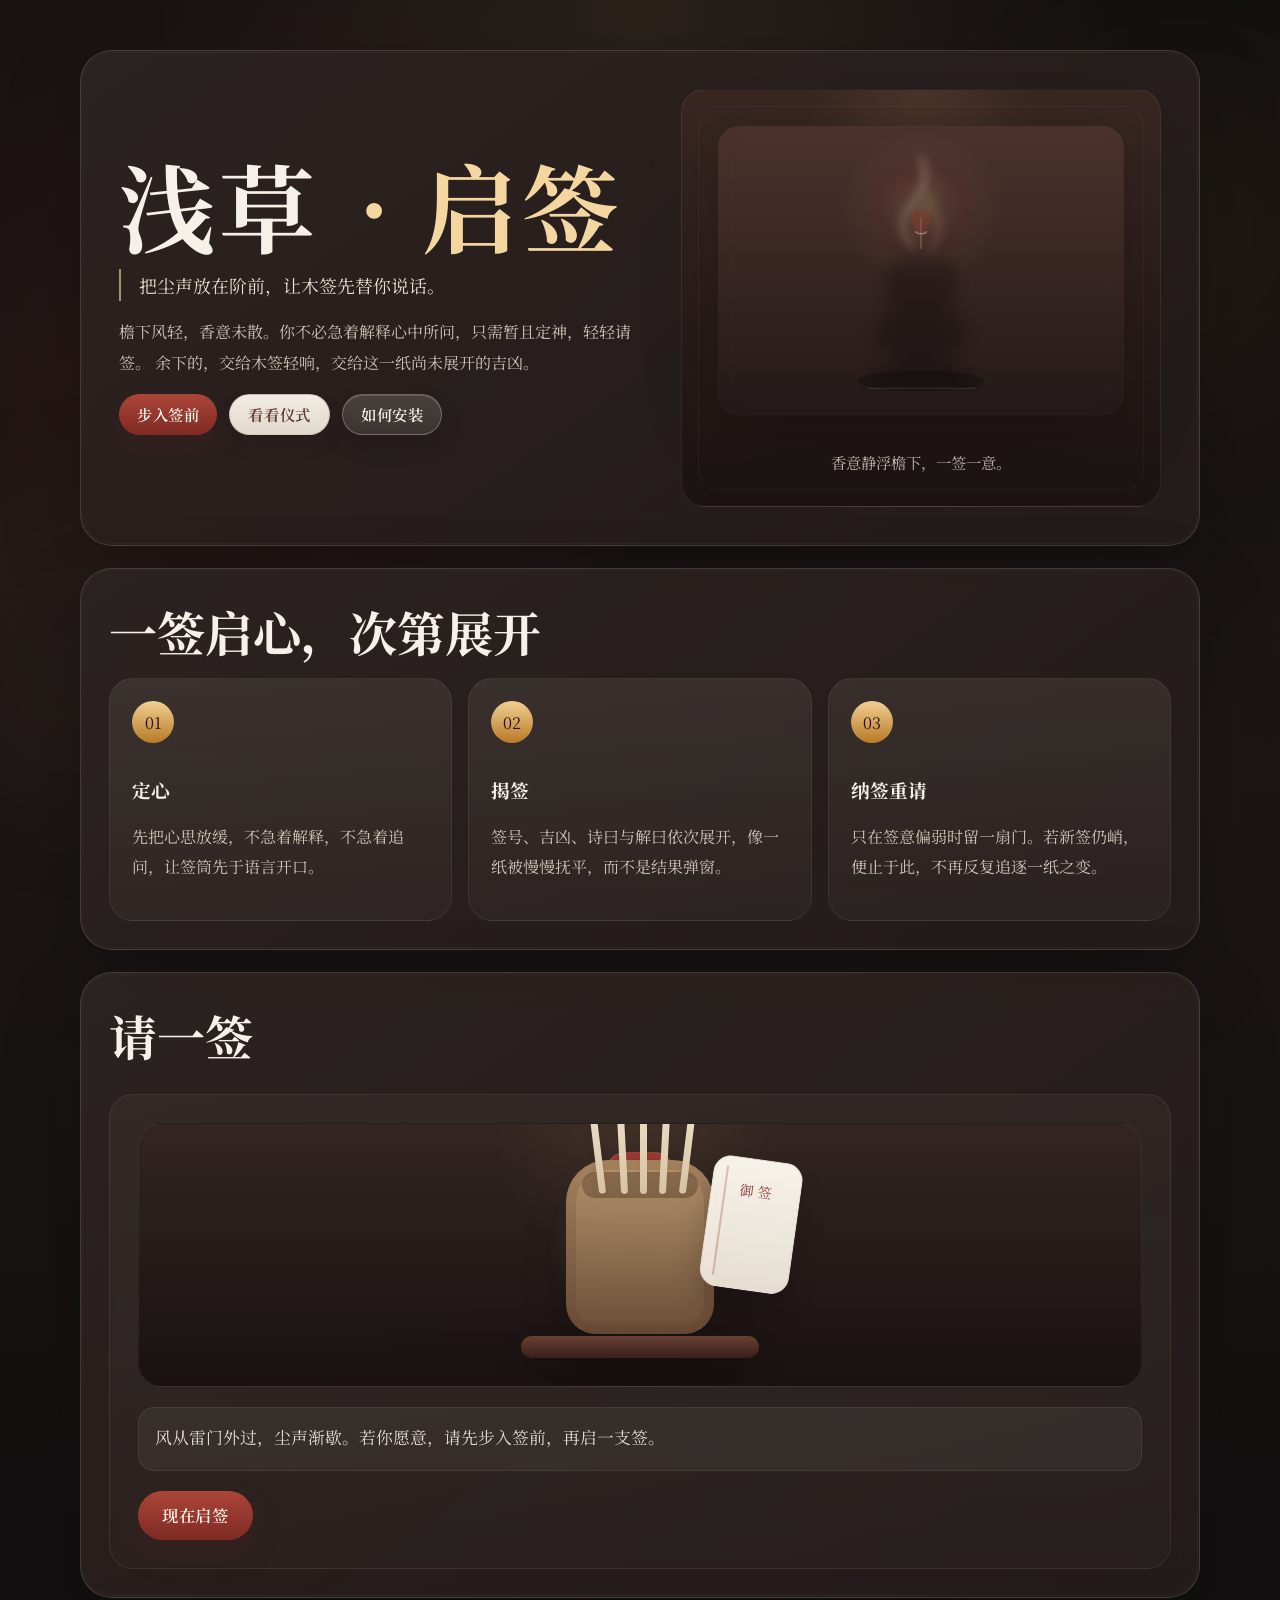
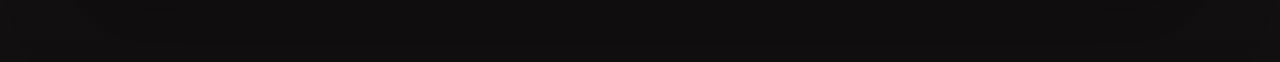
==== ios/AsakusaOmikuji/AsakusaOmikuji/WebAssets/app/index.html @ eb8ab94d "Refine hero incense artwork" ====
<!doctype html>
<html lang="zh-CN">
  <head>
    <meta charset="utf-8" />
    <meta
      name="viewport"
      content="width=device-width, initial-scale=1, viewport-fit=cover"
    />
    <meta name="theme-color" content="#7b261b" />
    <meta
      name="description"
      content="浅草·启签 app：以更有仪式感的移动端体验，请一支真实的浅草观音灵签。"
    />
    <meta name="mobile-web-app-capable" content="yes" />
    <meta name="apple-mobile-web-app-capable" content="yes" />
    <meta name="apple-mobile-web-app-title" content="浅草·启签" />
    <meta name="apple-mobile-web-app-status-bar-style" content="black-translucent" />
    <title>浅草·启签</title>
    <link rel="preconnect" href="https://fonts.googleapis.com" />
    <link rel="preconnect" href="https://fonts.gstatic.com" crossorigin />
    <link
      rel="stylesheet"
      href="https://fonts.googleapis.com/css2?family=Noto+Serif+SC:wght@400;500;600;700&display=swap"
    />
    <link rel="icon" href="./icon.svg" type="image/svg+xml" />
    <link rel="apple-touch-icon" href="./icons/apple-touch-icon-180.png" />
    <link rel="manifest" href="./manifest.webmanifest" />
    <link rel="stylesheet" href="./styles.css?v=20260418-heroA1" />
  </head>
  <body>
    <div class="page-glow page-glow-a"></div>
    <div class="page-glow page-glow-b"></div>

    <main class="app-shell">
      <section class="hero panel">
        <div class="hero-copy">
          <h1>
            浅草
            <span>· 启签</span>
          </h1>
          <blockquote>
            把尘声放在阶前，让木签先替你说话。
          </blockquote>
          <p class="hero-body">
            檐下风轻，香意未散。你不必急着解释心中所问，只需暂且定神，轻轻请签。
            余下的，交给木签轻响，交给这一纸尚未展开的吉凶。
          </p>
          <div class="hero-actions">
            <button class="button button-primary" id="start-ritual">
              步入签前
            </button>
            <button class="button button-secondary" id="scroll-overview">
              看看仪式
            </button>
            <button class="button button-ghost" id="install-app" hidden>
              安装到手机
            </button>
          </div>
          <p class="install-note hidden" id="install-hint"></p>
        </div>

        <div class="hero-scene" aria-hidden="true">
          <img
            class="hero-illustration"
            src="./art/hero-incense.svg?v=20260418-heroA1"
            alt=""
          />
          <div class="scene-caption">香意静浮檐下，一签一意。</div>
        </div>
      </section>

      <section class="overview panel" id="overview">
        <div class="overview-heading">
          <h2>一签启心，次第展开</h2>
        </div>
        <div class="overview-grid">
          <article class="overview-card">
            <span class="overview-step">01</span>
            <h3>定心</h3>
            <p>先把心思放缓，不急着解释，不急着追问，让签筒先于语言开口。</p>
          </article>
          <article class="overview-card">
            <span class="overview-step">02</span>
            <h3>揭签</h3>
            <p>签号、吉凶、诗曰与解曰依次展开，像一纸被慢慢抚平，而不是结果弹窗。</p>
          </article>
          <article class="overview-card">
            <span class="overview-step">03</span>
            <h3>纳签重请</h3>
            <p>只在签意偏弱时留一扇门。若新签仍峭，便止于此，不再反复追逐一纸之变。</p>
          </article>
        </div>
      </section>

      <section class="ritual panel ritual-panel" id="ritual-panel">
        <div class="panel-heading">
          <div>
            <h2 id="ritual-title">请一签</h2>
          </div>
          <button class="button button-ghost" id="reset-session" hidden>
            收起签纸
          </button>
        </div>

        <div class="ritual-stage" id="ritual-stage">
          <div class="ritual-machine" id="ritual-machine" aria-hidden="true">
            <div class="machine-aura"></div>
            <div class="machine-label">签筒</div>
            <div class="machine-vessel">
              <span class="machine-stick machine-stick-a"></span>
              <span class="machine-stick machine-stick-b"></span>
              <span class="machine-stick machine-stick-c"></span>
              <span class="machine-stick machine-stick-d"></span>
              <span class="machine-stick machine-stick-e"></span>
            </div>
            <div class="machine-slip-card">
              <span>御签</span>
            </div>
            <div class="machine-base"></div>
          </div>

          <div class="ritual-status" id="ritual-status">
            把指尖轻轻停在这里，等一支签从静里响出来。
          </div>

          <div class="ritual-actions" id="ritual-actions">
            <button class="button button-primary button-large" id="draw-button">
              现在启签
            </button>
          </div>
        </div>

        <section class="result hidden" id="result-card" aria-live="polite">
          <div class="result-topline" id="result-topline"></div>
          <div class="result-reveal" id="result-reveal"></div>
          <div class="fortune-chip" id="fortune-chip"></div>

          <section class="fortune-section">
            <h3>诗曰</h3>
            <p class="poem" id="fortune-poem"></p>
          </section>

          <section class="fortune-section">
            <h3>签意</h3>
            <p class="explain" id="fortune-summary"></p>
            <p class="explain explain-detail" id="fortune-explain"></p>
          </section>

          <section class="fortune-section">
            <h3>解曰</h3>
            <ul class="guidance-list" id="fortune-guidance"></ul>
          </section>

          <section class="ritual-note hidden" id="redraw-note">
            <h3>若你不欲留此签</h3>
            <p id="redraw-invitation"></p>
            <p id="redraw-ritual"></p>
            <p id="redraw-shift"></p>
          </section>

          <section class="ritual-note hidden" id="fate-shift-note">
            <h3>转势</h3>
            <p id="fate-shift-before"></p>
            <p id="fate-shift-after"></p>
          </section>

          <section class="ritual-stop hidden" id="stop-note">
            <p class="stop-label">今日宜止</p>
            <p>
              新签仍示峭意，今日的签话已经说尽。与其再追一纸之变，不如先把脚步放稳，把心火慢慢收低。
            </p>
          </section>

          <p class="result-closing" id="result-closing"></p>

          <div class="result-actions" id="result-actions"></div>
        </section>
      </section>
    </main>

    <dialog class="ritual-dialog" id="redraw-dialog">
      <form method="dialog" class="ritual-dialog-card">
        <h3>纳签重请</h3>
        <p>
          旧签若你不愿强留，便把它留在纸上，让那一段滞气止于此处。若你决定再启一回，新签将只照见从此刻起的路数。
        </p>
        <div class="dialog-actions">
          <button class="button button-secondary" value="cancel">再想想</button>
          <button class="button button-primary" id="confirm-redraw" value="default">
            销此旧签，再启新签
          </button>
        </div>
      </form>
    </dialog>

    <dialog class="ritual-dialog" id="install-dialog">
      <form method="dialog" class="ritual-dialog-card">
        <h3>添加到主屏幕</h3>
        <p class="dialog-copy" id="install-dialog-copy"></p>
        <ul class="dialog-list" id="install-dialog-steps"></ul>
        <div class="dialog-actions">
          <button class="button button-secondary" id="close-install-dialog" value="cancel">
            我知道了
          </button>
        </div>
      </form>
    </dialog>

    <template id="action-button-template">
      <button class="button"></button>
    </template>

    <script type="module" src="./app.js?v=20260416-2"></script>
  </body>
</html>
---- ios/AsakusaOmikuji/AsakusaOmikuji/WebAssets/app/styles.css ----
:root {
  --bg-ink: #141111;
  --bg-lacquer: #241b19;
  --bg-rust: #5b3029;
  --paper: #f6f1e8;
  --paper-deep: #e9dfcf;
  --gold: #b38b52;
  --vermilion: #a33d33;
  --vermilion-deep: #7e2a24;
  --wood: #8b6848;
  --sumi: #211816;
  --gold-soft: rgba(191, 138, 44, 0.22);
  --moss: #55674f;
  --ink: #251815;
  --ink-soft: rgba(37, 24, 21, 0.74);
  --line: rgba(255, 245, 227, 0.14);
  --shadow: 0 28px 80px rgba(0, 0, 0, 0.22);
  --radius-xl: 32px;
  --radius-lg: 24px;
  --radius-md: 18px;
  --ease-out: cubic-bezier(0.2, 0.8, 0.2, 1);
  font-family: "Noto Serif SC", "Songti SC", "STSong", "Iowan Old Style",
    "Palatino Linotype", "Book Antiqua", Baskerville, "Times New Roman", serif;
}

* {
  box-sizing: border-box;
}

html {
  scroll-behavior: smooth;
}

body {
  margin: 0;
  min-height: 100vh;
  color: var(--paper);
  background:
    radial-gradient(circle at top, rgba(179, 139, 82, 0.14), transparent 28%),
    radial-gradient(circle at 14% 22%, rgba(163, 61, 51, 0.12), transparent 30%),
    linear-gradient(180deg, #131011 0%, #1c1615 46%, #120f10 100%);
  overflow-x: hidden;
}

body::before {
  content: "";
  position: fixed;
  inset: 0;
  pointer-events: none;
  background-image:
    linear-gradient(115deg, rgba(255, 255, 255, 0.018), transparent 36%),
    linear-gradient(65deg, rgba(255, 255, 255, 0.012), transparent 28%),
    repeating-linear-gradient(
      90deg,
      rgba(255, 255, 255, 0.01),
      rgba(255, 255, 255, 0.01) 1px,
      transparent 1px,
      transparent 26px
    );
  mask-image: radial-gradient(circle at center, black, transparent 88%);
  opacity: 0.2;
}

.page-glow {
  position: fixed;
  border-radius: 999px;
  filter: blur(90px);
  opacity: 0.34;
  pointer-events: none;
}

.page-glow-a {
  width: 20rem;
  height: 20rem;
  top: 8%;
  right: -4rem;
  background: rgba(191, 138, 44, 0.2);
}

.page-glow-b {
  width: 18rem;
  height: 18rem;
  bottom: 12%;
  left: -4rem;
  background: rgba(104, 133, 88, 0.14);
}

.app-shell {
  position: relative;
  z-index: 1;
  width: min(1120px, calc(100% - 32px));
  margin: 0 auto;
  padding: 28px 0 64px;
}

.panel {
  position: relative;
  overflow: hidden;
  margin-top: 22px;
  border: 1px solid var(--line);
  border-radius: var(--radius-xl);
  background:
    linear-gradient(145deg, rgba(255, 245, 227, 0.05), rgba(255, 245, 227, 0.02)),
    rgba(32, 24, 23, 0.94);
  box-shadow: var(--shadow);
  backdrop-filter: blur(18px);
}

.panel::after {
  content: "";
  position: absolute;
  inset: 1px;
  border-radius: calc(var(--radius-xl) - 1px);
  pointer-events: none;
  border: 1px solid rgba(255, 255, 255, 0.03);
}

.hero {
  display: grid;
  gap: 32px;
  padding: 28px;
}

.eyebrow {
  margin: 0 0 14px;
  font-size: 0.78rem;
  letter-spacing: 0.22em;
  text-transform: uppercase;
  color: rgba(245, 236, 218, 0.58);
}

.hero h1 {
  margin: 0;
  font-size: clamp(3rem, 9vw, 6rem);
  line-height: 0.92;
  letter-spacing: 0.04em;
}

.hero h1 span {
  display: inline-block;
  margin-left: 0.12em;
  color: #f4d7a0;
}

blockquote {
  margin: 20px 0 0;
  padding-left: 18px;
  border-left: 2px solid rgba(244, 215, 160, 0.62);
  font-size: 1.12rem;
  line-height: 1.8;
  color: rgba(255, 242, 220, 0.92);
}

.hero-body,
.overview-card p {
  font-size: 1rem;
  line-height: 1.9;
  color: rgba(255, 243, 226, 0.78);
}

.install-note {
  margin: 12px 0 0;
  font-size: 0.94rem;
  line-height: 1.8;
  color: rgba(255, 243, 226, 0.7);
}

.hero-actions,
.ritual-actions,
.dialog-actions,
.result-actions {
  display: flex;
  flex-wrap: wrap;
  gap: 12px;
}

.button {
  appearance: none;
  border: 0;
  border-radius: 999px;
  padding: 12px 18px;
  font: inherit;
  font-size: 0.96rem;
  line-height: 1;
  font-weight: 600;
  letter-spacing: 0.04em;
  cursor: pointer;
  transition:
    transform 220ms var(--ease-out),
    box-shadow 220ms var(--ease-out),
    background-color 220ms var(--ease-out),
    color 220ms var(--ease-out),
    opacity 220ms var(--ease-out);
}

.button:focus-visible {
  outline: 2px solid rgba(244, 215, 160, 0.72);
  outline-offset: 2px;
}

.button:hover {
  transform: translateY(-1px);
}

.button:active {
  transform: translateY(0);
}

.button:disabled {
  cursor: wait;
  opacity: 0.65;
}

.button-primary {
  color: #fff7ec;
  background:
    linear-gradient(180deg, rgba(172, 69, 56, 1), rgba(126, 42, 36, 1));
  box-shadow: 0 14px 28px rgba(88, 32, 27, 0.26);
}

.button-secondary {
  color: #60362f;
  background:
    linear-gradient(180deg, rgba(246, 241, 232, 0.98), rgba(234, 225, 212, 0.96));
  border: 1px solid rgba(96, 54, 47, 0.18);
  box-shadow: 0 10px 22px rgba(23, 14, 13, 0.08);
}

.button-ghost {
  color: rgba(250, 244, 236, 0.98);
  background:
    linear-gradient(180deg, rgba(246, 241, 232, 0.16), rgba(246, 241, 232, 0.1));
  border: 1px solid rgba(246, 241, 232, 0.28);
  box-shadow:
    inset 0 1px 0 rgba(255, 255, 255, 0.14),
    0 10px 24px rgba(0, 0, 0, 0.12);
}

.panel-heading .button-ghost {
  color: #fff8f0;
  background:
    linear-gradient(180deg, rgba(246, 241, 232, 0.18), rgba(246, 241, 232, 0.12));
  border-color: rgba(246, 241, 232, 0.34);
}

.button-large {
  padding-inline: 24px;
  padding-block: 16px;
  font-size: 1.02rem;
}

.hero-scene {
  position: relative;
  min-height: 360px;
  padding: 28px 28px 30px;
  display: flex;
  flex-direction: column;
  align-items: center;
  justify-content: flex-end;
  border-radius: var(--radius-lg);
  background:
    radial-gradient(circle at top, rgba(179, 139, 82, 0.14), transparent 24%),
    linear-gradient(180deg, rgba(58, 39, 34, 0.96), rgba(27, 20, 19, 0.98));
  border: 1px solid rgba(255, 242, 220, 0.08);
}

.hero-illustration {
  position: relative;
  width: min(100%, 468px);
  height: auto;
  margin-top: auto;
  filter: drop-shadow(0 18px 36px rgba(0, 0, 0, 0.16));
}

.hero-scene::after {
  content: "";
  position: absolute;
  inset: 16px;
  border-radius: calc(var(--radius-lg) - 4px);
  border: 1px solid rgba(255, 255, 255, 0.035);
  pointer-events: none;
}

.scene-aura {
  position: absolute;
  top: 42px;
  width: 180px;
  height: 180px;
  border-radius: 999px;
  background: radial-gradient(circle, rgba(242, 218, 176, 0.3), transparent 70%);
  opacity: 0.64;
}

.scene-crest {
  position: absolute;
  top: 26px;
  width: 104px;
  height: 104px;
  border-radius: 50%;
  background:
    radial-gradient(circle at 50% 42%, rgba(244, 215, 160, 0.24), rgba(163, 61, 51, 0.16) 52%, transparent 72%);
  border: 1px solid rgba(255, 232, 214, 0.14);
  box-shadow:
    inset 0 1px 0 rgba(255, 255, 255, 0.08),
    0 18px 38px rgba(0, 0, 0, 0.14);
}

.scene-crest::before,
.scene-crest::after {
  content: "";
  position: absolute;
  left: 50%;
  transform: translateX(-50%);
}

.scene-crest::before {
  top: -30px;
  width: 1px;
  height: 30px;
  background: linear-gradient(180deg, rgba(244, 215, 160, 0.42), transparent);
}

.scene-crest::after {
  inset: 16px;
  border-radius: 50%;
  border: 1px solid rgba(244, 215, 160, 0.18);
  box-shadow: inset 0 0 0 10px rgba(255, 245, 227, 0.02);
  transform: none;
}

.scene-vessel {
  position: absolute;
  bottom: 84px;
  width: 156px;
  height: 194px;
  border-radius: 44px 44px 32px 32px;
  background:
    linear-gradient(180deg, rgba(183, 150, 109, 0.98), rgba(107, 78, 56, 0.98));
  box-shadow:
    inset 0 0 0 10px rgba(90, 54, 34, 0.18),
    0 24px 42px rgba(0, 0, 0, 0.2);
  z-index: 2;
}

.scene-vessel::before {
  content: "";
  position: absolute;
  inset: 12px 16px auto;
  height: 24px;
  border-radius: 999px;
  background: rgba(74, 49, 36, 0.38);
}

.scene-stick,
.machine-stick {
  position: absolute;
  bottom: 140px;
  width: 7px;
  height: 118px;
  border-radius: 999px;
  background: linear-gradient(180deg, #f4ead7, #d7c2a2);
  box-shadow: 0 6px 10px rgba(0, 0, 0, 0.08);
}

.scene-stick-a,
.machine-stick-a {
  left: 26px;
  transform: rotate(-7deg);
}

.scene-stick-b,
.machine-stick-b {
  left: 52px;
  transform: rotate(-3deg);
}

.scene-stick-c,
.machine-stick-c {
  left: 74px;
}

.scene-stick-d,
.machine-stick-d {
  left: 96px;
  transform: rotate(3deg);
}

.scene-stick-e,
.machine-stick-e {
  left: 120px;
  transform: rotate(7deg);
}

.scene-slip-paper {
  position: absolute;
  right: 92px;
  bottom: 118px;
  width: 96px;
  height: 136px;
  padding-top: 22px;
  border-radius: 18px;
  background:
    linear-gradient(180deg, rgba(250, 247, 239, 0.98), rgba(234, 226, 213, 0.98));
  border: 1px solid rgba(126, 42, 36, 0.12);
  box-shadow: 0 22px 36px rgba(0, 0, 0, 0.18);
  transform: rotate(8deg);
  color: #8f3c31;
  font-size: 0.92rem;
  letter-spacing: 0.26em;
  text-align: center;
  z-index: 1;
}

.scene-slip-paper::before,
.machine-slip-card::before {
  content: "";
  position: absolute;
  inset: 10px auto 10px 12px;
  width: 2px;
  border-radius: 999px;
  background: rgba(163, 61, 51, 0.3);
}

.scene-slip-paper span,
.machine-slip-card span {
  display: inline-block;
  transform: translateX(0.13em);
}

.scene-base {
  position: relative;
  width: 248px;
  height: 24px;
  border-radius: 999px;
  background: linear-gradient(180deg, #694033, #38201a);
  box-shadow: 0 18px 32px rgba(0, 0, 0, 0.18);
}

.scene-caption {
  position: relative;
  margin-top: 26px;
  font-size: 0.96rem;
  line-height: 1.8;
  color: rgba(255, 244, 230, 0.72);
}

.overview,
.ritual-panel {
  padding: 28px;
}

.overview-heading {
  margin-bottom: 12px;
}

.overview-grid {
  display: grid;
  gap: 16px;
}

.overview-card {
  padding: 22px;
  border-radius: var(--radius-lg);
  background:
    linear-gradient(180deg, rgba(255, 245, 227, 0.08), rgba(255, 245, 227, 0.03));
  border: 1px solid rgba(255, 245, 227, 0.07);
  transform: translateY(18px);
  opacity: 0;
  animation: rise-in 700ms var(--ease-out) forwards;
}

.overview-card:nth-child(2) {
  animation-delay: 120ms;
}

.overview-card:nth-child(3) {
  animation-delay: 220ms;
}

.overview-step {
  display: inline-flex;
  align-items: center;
  justify-content: center;
  width: 42px;
  height: 42px;
  border-radius: 999px;
  margin-bottom: 14px;
  color: #23110c;
  background: linear-gradient(180deg, #f2d093, #b87926);
}

.panel-heading {
  display: flex;
  align-items: start;
  justify-content: space-between;
  gap: 18px;
}

.panel-heading h2,
.overview-heading h2 {
  margin: 0;
  font-size: clamp(1.8rem, 4vw, 3rem);
}

.ritual-stage {
  display: grid;
  gap: 20px;
  margin-top: 24px;
  padding: 20px;
  border-radius: var(--radius-lg);
  background:
    linear-gradient(180deg, rgba(245, 236, 218, 0.045), rgba(245, 236, 218, 0.02));
  border: 1px solid rgba(245, 236, 218, 0.08);
}

.ritual-machine {
  position: relative;
  height: 264px;
  border-radius: var(--radius-lg);
  background:
    radial-gradient(circle at top, rgba(179, 139, 82, 0.12), transparent 26%),
    linear-gradient(180deg, rgba(51, 37, 34, 0.96), rgba(24, 18, 17, 0.98));
  overflow: hidden;
  border: 1px solid rgba(245, 236, 218, 0.06);
}

.machine-aura,
.machine-label,
.machine-vessel,
.machine-slip-card,
.machine-base {
  position: absolute;
  left: 50%;
  transform: translateX(-50%);
}

.machine-aura {
  top: 34px;
  width: 180px;
  height: 180px;
  border-radius: 999px;
  background: radial-gradient(circle, rgba(242, 218, 176, 0.22), transparent 72%);
}

.machine-label {
  top: 28px;
  padding: 8px 16px;
  border-radius: 999px;
  background:
    linear-gradient(180deg, rgba(163, 61, 51, 0.94), rgba(126, 42, 36, 0.98));
  border: 1px solid rgba(255, 232, 214, 0.16);
  font-size: 0.8rem;
  letter-spacing: 0.28em;
  color: rgba(252, 244, 233, 0.96);
  box-shadow: 0 14px 24px rgba(0, 0, 0, 0.12);
}

.machine-vessel {
  bottom: 52px;
  width: 148px;
  height: 174px;
  border-radius: 42px 42px 30px 30px;
  background:
    linear-gradient(180deg, rgba(183, 150, 109, 0.98), rgba(107, 78, 56, 0.98));
  box-shadow:
    inset 0 0 0 10px rgba(90, 54, 34, 0.18),
    0 28px 44px rgba(0, 0, 0, 0.2);
  transform-origin: center bottom;
}

.machine-vessel::before {
  content: "";
  position: absolute;
  inset: 12px 16px auto;
  height: 26px;
  border-radius: 999px;
  background: rgba(74, 49, 36, 0.38);
}

.machine-slip-card {
  bottom: 96px;
  margin-left: 102px;
  width: 90px;
  height: 132px;
  padding-top: 21px;
  border-radius: 18px;
  background:
    linear-gradient(180deg, rgba(250, 247, 239, 0.98), rgba(234, 226, 213, 0.98));
  border: 1px solid rgba(126, 42, 36, 0.12);
  box-shadow: 0 18px 28px rgba(0, 0, 0, 0.18);
  color: #8f3c31;
  font-size: 0.88rem;
  letter-spacing: 0.26em;
  text-align: center;
  transform: translateX(-50%) rotate(8deg);
  transform-origin: center bottom;
}

.machine-base {
  bottom: 28px;
  width: 238px;
  height: 22px;
  border-radius: 999px;
  background: linear-gradient(180deg, #694033, #38201a);
  box-shadow: 0 18px 30px rgba(0, 0, 0, 0.18);
}

.ritual-machine.is-drawing .machine-vessel {
  animation: vessel-sway 1100ms var(--ease-out);
}

.ritual-machine.is-drawing .machine-slip-card {
  animation: slip-lift 1100ms var(--ease-out);
}

.ritual-machine.is-drawing .machine-stick {
  animation: stick-shiver 1100ms var(--ease-out);
}

.ritual-status {
  min-height: 64px;
  padding: 14px 16px;
  border-radius: 16px;
  background: rgba(246, 241, 232, 0.05);
  border: 1px solid rgba(246, 241, 232, 0.08);
  font-size: 1.05rem;
  line-height: 1.8;
  color: rgba(255, 247, 238, 0.88);
}

.result {
  position: relative;
  margin-top: 26px;
  padding: 28px 24px 26px;
  border-radius: calc(var(--radius-lg) + 6px);
  background:
    linear-gradient(180deg, rgba(248, 243, 235, 0.99), rgba(237, 229, 216, 0.99));
  border: 1px solid rgba(104, 72, 60, 0.12);
  color: var(--ink);
  box-shadow: 0 28px 54px rgba(0, 0, 0, 0.18);
  transform: translateY(28px);
  opacity: 0;
  isolation: isolate;
}

.result.is-visible {
  animation: result-in 900ms var(--ease-out) forwards;
}

.result::before {
  content: "";
  position: absolute;
  inset: 12px;
  border-radius: calc(var(--radius-lg) - 2px);
  border: 1px solid rgba(120, 90, 72, 0.08);
  pointer-events: none;
}

.result::after {
  content: "";
  position: absolute;
  top: 22px;
  right: 24px;
  width: 38px;
  height: 38px;
  border-radius: 999px;
  background: radial-gradient(circle, rgba(163, 61, 51, 0.22), rgba(163, 61, 51, 0.05));
  pointer-events: none;
}

.hidden {
  display: none !important;
}

.result-topline {
  font-size: 1rem;
  line-height: 1.9;
  color: #5a443c;
}

.result-reveal {
  margin-top: 12px;
  font-size: clamp(1.7rem, 5vw, 2.7rem);
  line-height: 1.2;
  color: #201310;
}

.fortune-chip {
  display: inline-flex;
  align-items: center;
  margin-top: 18px;
  padding: 8px 14px;
  border-radius: 999px;
  background: rgba(82, 52, 44, 0.08);
  color: rgba(37, 24, 21, 0.9);
  font-weight: 600;
}

.fortune-chip[data-bucket="upper"] {
  background: rgba(163, 61, 51, 0.12);
  color: #8a3128;
}

.fortune-chip[data-bucket="middle"] {
  background: rgba(85, 103, 79, 0.15);
  color: #41513d;
}

.fortune-chip[data-bucket="lower"] {
  background: rgba(123, 38, 27, 0.12);
  color: #6a2218;
}

.fortune-section {
  margin-top: 24px;
}

.fortune-section h3,
.ritual-note h3 {
  margin: 0 0 10px;
  font-size: 1rem;
  letter-spacing: 0.14em;
  color: #8a3128;
}

.poem {
  margin: 0;
  padding: 18px 18px 18px 20px;
  border-radius: 18px;
  border-left: 3px solid rgba(163, 61, 51, 0.56);
  background: rgba(255, 255, 255, 0.5);
  white-space: pre-line;
  font-size: 1.28rem;
  line-height: 1.92;
  color: #1f130f;
}

.explain {
  margin: 0;
  color: #43312c;
}

.explain-detail {
  margin-top: 12px;
  padding: 16px 18px;
  border-radius: 16px;
  background: rgba(255, 255, 255, 0.42);
}

.guidance-list {
  list-style: none;
  margin: 0;
  padding: 0;
  display: grid;
  gap: 10px;
}

.guidance-list li {
  padding: 14px 14px 14px 16px;
  border-left: 3px solid rgba(163, 61, 51, 0.36);
  border-radius: 0 14px 14px 0;
  background: rgba(255, 255, 255, 0.48);
  color: #3d2b25;
  line-height: 1.75;
}

.ritual-note,
.ritual-stop {
  margin-top: 22px;
  padding: 18px;
  border-radius: var(--radius-md);
  background:
    linear-gradient(180deg, rgba(123, 38, 27, 0.08), rgba(123, 38, 27, 0.03));
  border: 1px solid rgba(123, 38, 27, 0.14);
}

.ritual-stop {
  background:
    linear-gradient(180deg, rgba(37, 24, 21, 0.08), rgba(37, 24, 21, 0.03));
  border-color: rgba(37, 24, 21, 0.12);
}

.ritual-note p,
.ritual-stop p {
  color: #46332d;
}

.stop-label {
  margin: 0 0 10px;
  font-size: 0.86rem;
  letter-spacing: 0.22em;
  text-transform: uppercase;
  color: rgba(37, 24, 21, 0.5);
}

.result-closing {
  margin: 24px 0 0;
  font-size: 1.04rem;
  line-height: 1.9;
  color: #40302b;
}

.result-actions {
  margin-top: 20px;
}

.ritual-dialog {
  width: min(92vw, 520px);
  padding: 0;
  border: 0;
  border-radius: var(--radius-xl);
  background: transparent;
}

.ritual-dialog::backdrop {
  background: rgba(17, 9, 8, 0.72);
  backdrop-filter: blur(10px);
}

.ritual-dialog-card {
  padding: 26px;
  border-radius: var(--radius-xl);
  background:
    linear-gradient(180deg, rgba(246, 239, 225, 0.98), rgba(232, 218, 193, 0.96));
  color: var(--ink);
  box-shadow: 0 32px 90px rgba(0, 0, 0, 0.32);
}

.ritual-dialog-card h3 {
  margin: 0;
  font-size: 2rem;
}

.ritual-dialog-card p {
  line-height: 1.92;
  color: rgba(37, 24, 21, 0.76);
}

.dialog-copy {
  margin-bottom: 10px;
}

.dialog-list {
  margin: 0;
  padding-left: 20px;
  color: rgba(37, 24, 21, 0.82);
  line-height: 1.9;
}

.dialog-list li + li {
  margin-top: 8px;
}

@keyframes drift {
  from {
    transform: translateY(0) scale(1);
    opacity: 0.5;
  }
  to {
    transform: translateY(-12px) scale(1.08);
    opacity: 0.14;
  }
}

@keyframes vessel-sway {
  0%,
  100% {
    transform: translateX(-50%) rotate(0deg);
  }
  15% {
    transform: translateX(-50%) rotate(-6deg);
  }
  35% {
    transform: translateX(-50%) rotate(8deg);
  }
  60% {
    transform: translateX(-50%) rotate(-5deg);
  }
  82% {
    transform: translateX(-50%) rotate(4deg);
  }
}

@keyframes slip-lift {
  0%,
  100% {
    transform: translateX(-50%) rotate(8deg) translateY(0);
  }
  50% {
    transform: translateX(-50%) rotate(6deg) translateY(-16px);
  }
}

@keyframes stick-shiver {
  0%,
  100% {
    margin-bottom: 0;
  }
  50% {
    margin-bottom: 10px;
  }
}

@keyframes result-in {
  from {
    opacity: 0;
    transform: translateY(28px);
  }
  to {
    opacity: 1;
    transform: translateY(0);
  }
}

@keyframes rise-in {
  from {
    opacity: 0;
    transform: translateY(18px);
  }
  to {
    opacity: 1;
    transform: translateY(0);
  }
}

@media (min-width: 900px) {
  .hero {
    grid-template-columns: minmax(0, 1.05fr) minmax(360px, 0.95fr);
    align-items: center;
    padding: 38px;
  }

  .overview-grid {
    grid-template-columns: repeat(3, minmax(0, 1fr));
  }

  .ritual-stage {
    padding: 28px;
  }
}

@media (max-width: 640px) {
  .app-shell {
    width: min(100% - 20px, 1000px);
    padding-top: 14px;
  }

  .panel,
  .hero-scene,
  .ritual-stage,
  .result,
  .ritual-dialog-card {
    border-radius: 24px;
  }

  .hero,
  .overview,
  .ritual-panel {
    padding: 20px;
  }

  .scene-slip-paper {
    right: 36px;
    bottom: 112px;
  }

  .machine-slip-card {
    margin-left: 88px;
  }

  .hero-body,
  .overview-card p,
  .result-topline,
  .result-closing,
  .ritual-status {
    font-size: 0.96rem;
  }

  .poem {
    font-size: 1.12rem;
  }
}
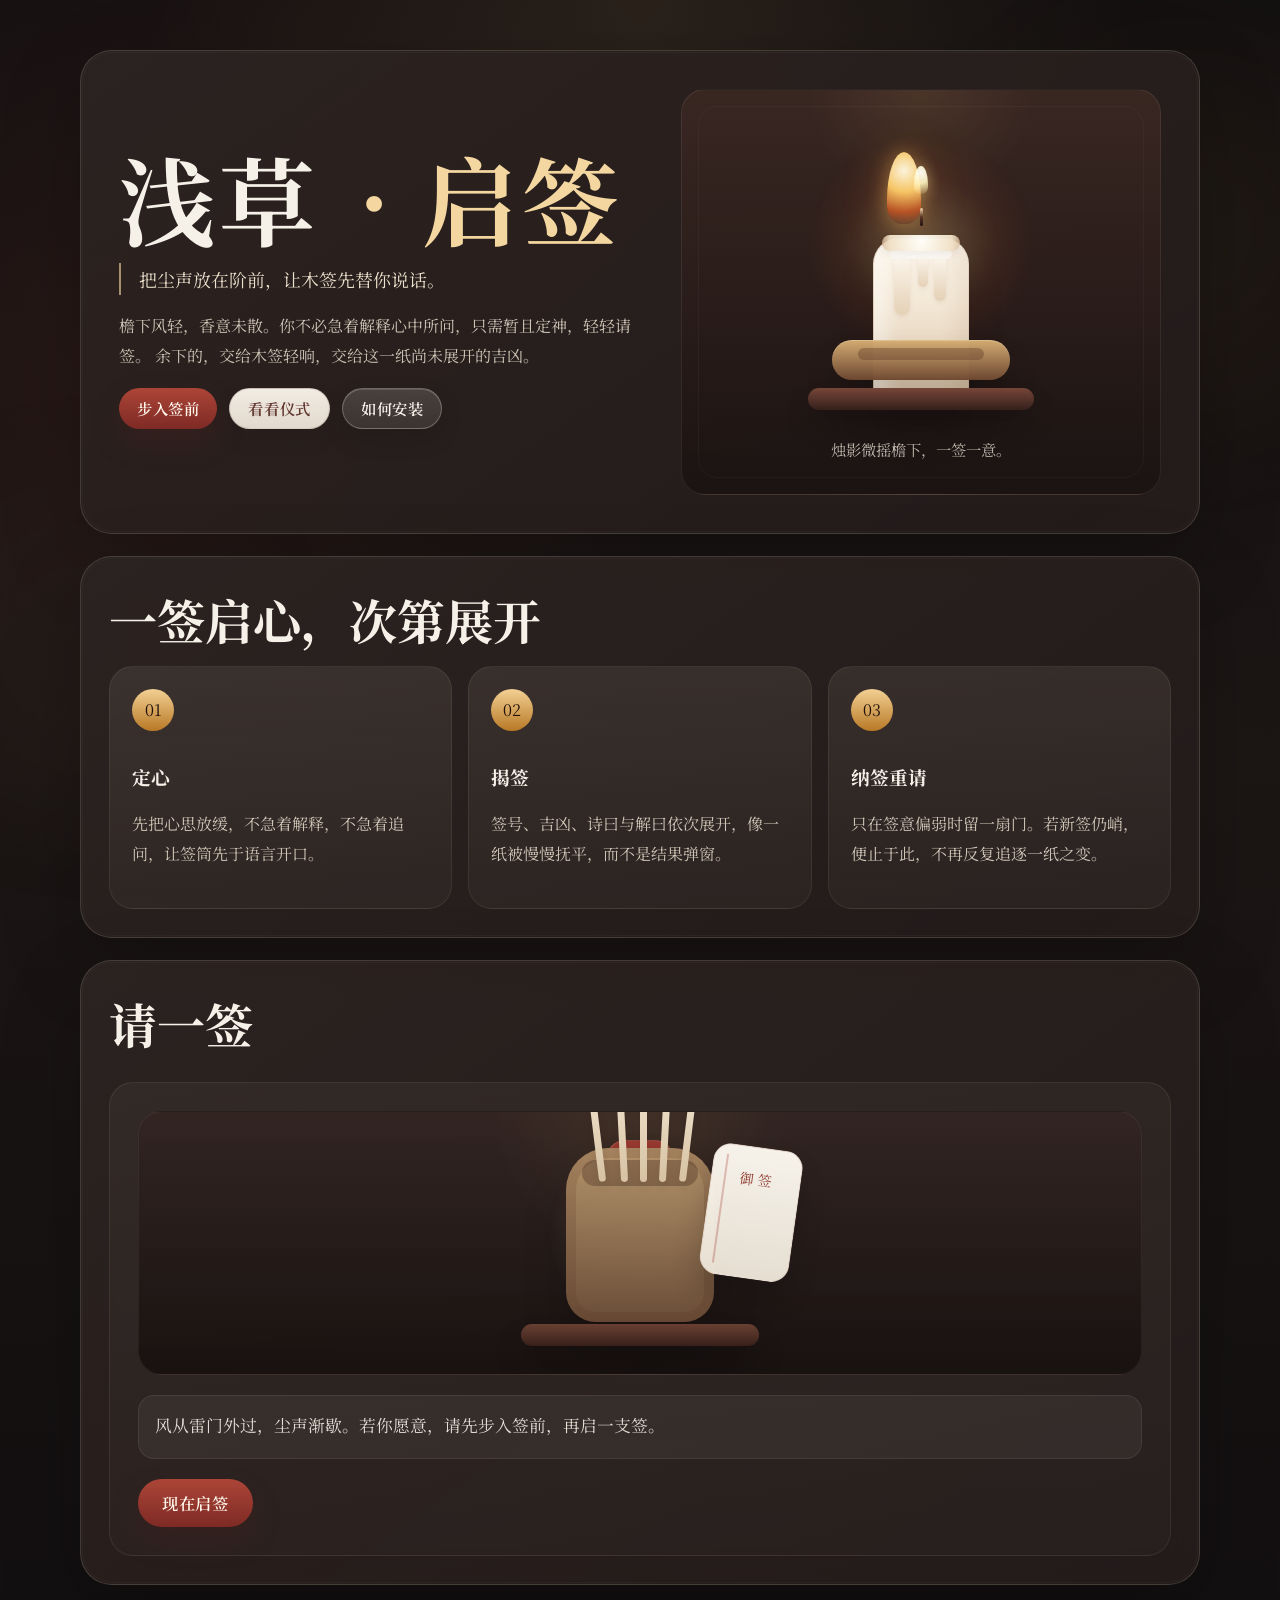
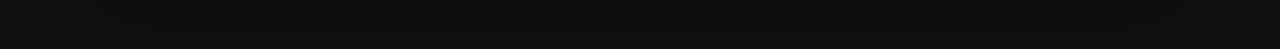
==== commit 303c5306: "Animate hero candle artwork" ====
--- a/ios/AsakusaOmikuji/AsakusaOmikuji/WebAssets/app/index.html
+++ b/ios/AsakusaOmikuji/AsakusaOmikuji/WebAssets/app/index.html
@@ -25,7 +25,7 @@
     <link rel="icon" href="./icon.svg" type="image/svg+xml" />
     <link rel="apple-touch-icon" href="./icons/apple-touch-icon-180.png" />
     <link rel="manifest" href="./manifest.webmanifest" />
-    <link rel="stylesheet" href="./styles.css?v=20260418-heroA1" />
+    <link rel="stylesheet" href="./styles.css?v=20260418-candle1" />
   </head>
   <body>
     <div class="page-glow page-glow-a"></div>
@@ -60,12 +60,22 @@
         </div>
 
         <div class="hero-scene" aria-hidden="true">
-          <img
-            class="hero-illustration"
-            src="./art/hero-incense.svg?v=20260418-heroA1"
-            alt=""
-          />
-          <div class="scene-caption">香意静浮檐下，一签一意。</div>
+          <div class="hero-candle">
+            <div class="candle-aura"></div>
+            <div class="candle-flame">
+              <span class="candle-flame-outer"></span>
+              <span class="candle-flame-inner"></span>
+            </div>
+            <div class="candle-wick"></div>
+            <div class="candle-body">
+              <span class="candle-wax candle-wax-a"></span>
+              <span class="candle-wax candle-wax-b"></span>
+              <span class="candle-wax candle-wax-c"></span>
+            </div>
+            <div class="candle-holder"></div>
+            <div class="candle-base"></div>
+          </div>
+          <div class="scene-caption">烛影微摇檐下，一签一意。</div>
         </div>
       </section>
 
--- a/ios/AsakusaOmikuji/AsakusaOmikuji/WebAssets/app/styles.css
+++ b/ios/AsakusaOmikuji/AsakusaOmikuji/WebAssets/app/styles.css
@@ -264,12 +264,174 @@
   border: 1px solid rgba(255, 242, 220, 0.08);
 }
 
-.hero-illustration {
+.hero-candle {
   position: relative;
-  width: min(100%, 468px);
-  height: auto;
+  width: 280px;
+  height: 292px;
   margin-top: auto;
-  filter: drop-shadow(0 18px 36px rgba(0, 0, 0, 0.16));
+  display: flex;
+  align-items: flex-end;
+  justify-content: center;
+}
+
+.candle-aura {
+  position: absolute;
+  top: 18px;
+  width: 220px;
+  height: 220px;
+  border-radius: 999px;
+  background:
+    radial-gradient(circle, rgba(244, 205, 133, 0.36), rgba(178, 82, 49, 0.12) 48%, transparent 72%);
+  filter: blur(6px);
+  opacity: 0.9;
+}
+
+.candle-flame {
+  position: absolute;
+  top: 34px;
+  width: 34px;
+  height: 72px;
+  transform-origin: center bottom;
+  animation: candle-flicker 3.2s ease-in-out infinite;
+}
+
+.candle-flame-outer,
+.candle-flame-inner {
+  position: absolute;
+  left: 50%;
+  transform: translateX(-50%);
+  border-radius: 60% 60% 52% 52% / 78% 78% 30% 30%;
+}
+
+.candle-flame-outer {
+  inset: 0;
+  background:
+    radial-gradient(circle at 50% 26%, rgba(255, 248, 224, 0.98), rgba(255, 204, 103, 0.95) 38%, rgba(201, 87, 36, 0.84) 74%, rgba(201, 87, 36, 0) 100%);
+  box-shadow:
+    0 0 20px rgba(255, 196, 92, 0.44),
+    0 0 46px rgba(217, 111, 47, 0.26);
+}
+
+.candle-flame-inner {
+  top: 14px;
+  width: 14px;
+  height: 28px;
+  background:
+    radial-gradient(circle at 50% 24%, rgba(255, 255, 249, 0.96), rgba(255, 243, 191, 0.9) 48%, rgba(255, 210, 112, 0.18) 100%);
+  box-shadow: 0 0 14px rgba(255, 232, 164, 0.36);
+  animation: candle-core 2.6s ease-in-out infinite;
+}
+
+.candle-wick {
+  position: absolute;
+  top: 90px;
+  width: 3px;
+  height: 18px;
+  border-radius: 999px;
+  background: linear-gradient(180deg, #f3d3a8, #5b3424 50%, #221311 100%);
+  z-index: 2;
+}
+
+.candle-body {
+  position: relative;
+  width: 96px;
+  height: 172px;
+  border-radius: 26px 26px 16px 16px;
+  background:
+    linear-gradient(180deg, rgba(255, 248, 238, 0.98), rgba(247, 236, 218, 0.98) 38%, rgba(223, 200, 170, 0.96) 100%);
+  border: 1px solid rgba(138, 98, 76, 0.18);
+  box-shadow:
+    inset -12px 0 18px rgba(173, 132, 97, 0.12),
+    inset 14px 0 16px rgba(255, 255, 255, 0.42),
+    0 22px 36px rgba(0, 0, 0, 0.14);
+}
+
+.candle-body::before {
+  content: "";
+  position: absolute;
+  inset: 10px 16px auto;
+  height: 10px;
+  border-radius: 999px;
+  background: rgba(255, 255, 255, 0.56);
+  filter: blur(0.4px);
+}
+
+.candle-body::after {
+  content: "";
+  position: absolute;
+  top: -4px;
+  left: 8px;
+  right: 8px;
+  height: 16px;
+  border-radius: 999px;
+  background:
+    radial-gradient(circle at 50% 40%, rgba(255, 254, 248, 0.98), rgba(240, 224, 197, 0.96) 78%, rgba(210, 180, 145, 0.7));
+  box-shadow: 0 4px 8px rgba(0, 0, 0, 0.06);
+}
+
+.candle-wax {
+  position: absolute;
+  top: 18px;
+  border-radius: 999px;
+  background:
+    linear-gradient(180deg, rgba(251, 245, 235, 0.98), rgba(228, 208, 181, 0.98));
+  box-shadow:
+    inset 0 1px 0 rgba(255, 255, 255, 0.46),
+    0 2px 4px rgba(96, 63, 44, 0.08);
+  transform-origin: top center;
+}
+
+.candle-wax-a {
+  left: 20px;
+  width: 16px;
+  height: 58px;
+  animation: wax-fall-a 14s ease-in-out infinite;
+}
+
+.candle-wax-b {
+  right: 22px;
+  width: 12px;
+  height: 44px;
+  animation: wax-fall-b 17s ease-in-out infinite;
+}
+
+.candle-wax-c {
+  left: 44px;
+  width: 10px;
+  height: 30px;
+  animation: wax-fall-c 20s ease-in-out infinite;
+}
+
+.candle-holder {
+  position: absolute;
+  bottom: 30px;
+  width: 178px;
+  height: 40px;
+  border-radius: 999px;
+  background:
+    linear-gradient(180deg, rgba(214, 174, 116, 0.98), rgba(110, 72, 48, 0.98));
+  box-shadow:
+    inset 0 1px 0 rgba(255, 244, 225, 0.24),
+    0 18px 30px rgba(0, 0, 0, 0.16);
+}
+
+.candle-holder::before {
+  content: "";
+  position: absolute;
+  inset: 8px 26px auto;
+  height: 12px;
+  border-radius: 999px;
+  background: rgba(82, 49, 33, 0.34);
+}
+
+.candle-base {
+  position: absolute;
+  bottom: 0;
+  width: 226px;
+  height: 22px;
+  border-radius: 999px;
+  background: linear-gradient(180deg, #764638, #35201b);
+  box-shadow: 0 16px 26px rgba(0, 0, 0, 0.18);
 }
 
 .hero-scene::after {
@@ -442,6 +604,89 @@
   font-size: 0.96rem;
   line-height: 1.8;
   color: rgba(255, 244, 230, 0.72);
+}
+
+@keyframes candle-flicker {
+  0%,
+  100% {
+    transform: translateX(0) rotate(-2deg) scaleY(1);
+    opacity: 0.96;
+  }
+  22% {
+    transform: translateX(-1px) rotate(1.4deg) scaleY(1.06);
+    opacity: 1;
+  }
+  48% {
+    transform: translateX(1px) rotate(-1.2deg) scaleY(0.96);
+    opacity: 0.92;
+  }
+  72% {
+    transform: translateX(-1px) rotate(2deg) scaleY(1.03);
+    opacity: 0.98;
+  }
+}
+
+@keyframes candle-core {
+  0%,
+  100% {
+    transform: translateX(-50%) scale(1);
+    opacity: 0.9;
+  }
+  50% {
+    transform: translateX(-50%) scale(0.88, 1.08);
+    opacity: 1;
+  }
+}
+
+@keyframes wax-fall-a {
+  0%,
+  12%,
+  100% {
+    height: 58px;
+    transform: translateY(0);
+  }
+  45% {
+    height: 76px;
+    transform: translateY(4px);
+  }
+  68% {
+    height: 84px;
+    transform: translateY(7px);
+  }
+}
+
+@keyframes wax-fall-b {
+  0%,
+  18%,
+  100% {
+    height: 44px;
+    transform: translateY(0);
+  }
+  52% {
+    height: 58px;
+    transform: translateY(5px);
+  }
+  76% {
+    height: 66px;
+    transform: translateY(9px);
+  }
+}
+
+@keyframes wax-fall-c {
+  0%,
+  24%,
+  100% {
+    height: 30px;
+    transform: translateY(0);
+  }
+  60% {
+    height: 40px;
+    transform: translateY(4px);
+  }
+  82% {
+    height: 48px;
+    transform: translateY(8px);
+  }
 }
 
 .overview,
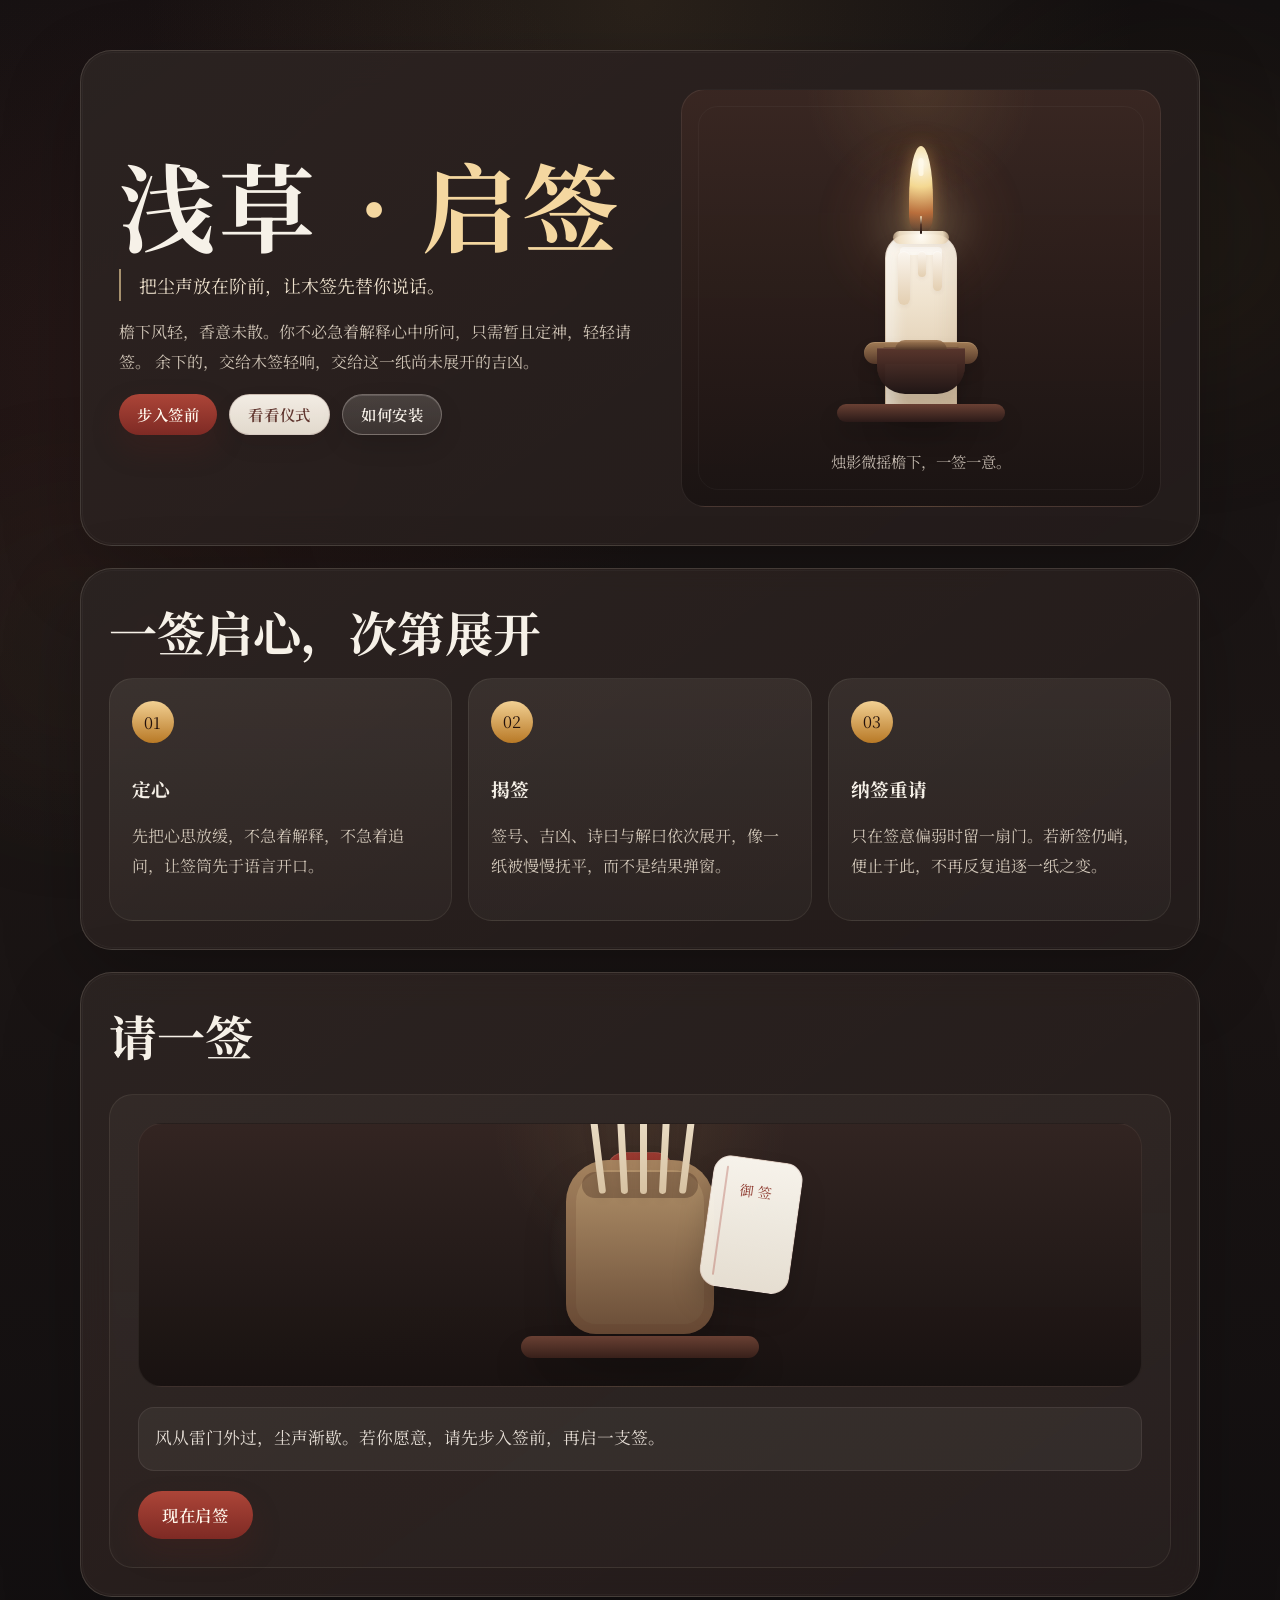
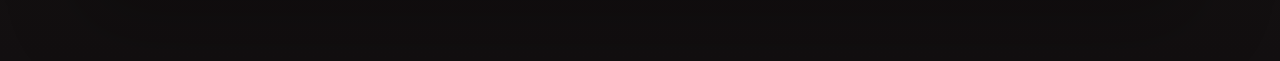
==== commit 3ceb8479: "Refine hero candle style" ====
--- a/ios/AsakusaOmikuji/AsakusaOmikuji/WebAssets/app/index.html
+++ b/ios/AsakusaOmikuji/AsakusaOmikuji/WebAssets/app/index.html
@@ -25,7 +25,7 @@
     <link rel="icon" href="./icon.svg" type="image/svg+xml" />
     <link rel="apple-touch-icon" href="./icons/apple-touch-icon-180.png" />
     <link rel="manifest" href="./manifest.webmanifest" />
-    <link rel="stylesheet" href="./styles.css?v=20260418-candle1" />
+    <link rel="stylesheet" href="./styles.css?v=20260418-candle2" />
   </head>
   <body>
     <div class="page-glow page-glow-a"></div>
@@ -62,16 +62,14 @@
         <div class="hero-scene" aria-hidden="true">
           <div class="hero-candle">
             <div class="candle-aura"></div>
-            <div class="candle-flame">
-              <span class="candle-flame-outer"></span>
-              <span class="candle-flame-inner"></span>
-            </div>
+            <div class="candle-flame"></div>
             <div class="candle-wick"></div>
             <div class="candle-body">
               <span class="candle-wax candle-wax-a"></span>
               <span class="candle-wax candle-wax-b"></span>
               <span class="candle-wax candle-wax-c"></span>
             </div>
+            <div class="candle-dish"></div>
             <div class="candle-holder"></div>
             <div class="candle-base"></div>
           </div>
--- a/ios/AsakusaOmikuji/AsakusaOmikuji/WebAssets/app/styles.css
+++ b/ios/AsakusaOmikuji/AsakusaOmikuji/WebAssets/app/styles.css
@@ -266,8 +266,8 @@
 
 .hero-candle {
   position: relative;
-  width: 280px;
-  height: 292px;
+  width: 248px;
+  height: 304px;
   margin-top: auto;
   display: flex;
   align-items: flex-end;
@@ -276,162 +276,179 @@
 
 .candle-aura {
   position: absolute;
-  top: 18px;
-  width: 220px;
-  height: 220px;
-  border-radius: 999px;
-  background:
-    radial-gradient(circle, rgba(244, 205, 133, 0.36), rgba(178, 82, 49, 0.12) 48%, transparent 72%);
-  filter: blur(6px);
-  opacity: 0.9;
+  top: 8px;
+  width: 196px;
+  height: 196px;
+  border-radius: 999px;
+  background:
+    radial-gradient(circle, rgba(246, 218, 164, 0.28), rgba(164, 88, 56, 0.08) 44%, transparent 74%);
+  filter: blur(10px);
+  opacity: 0.84;
 }
 
 .candle-flame {
   position: absolute;
-  top: 34px;
-  width: 34px;
-  height: 72px;
+  top: 28px;
+  width: 24px;
+  height: 86px;
   transform-origin: center bottom;
-  animation: candle-flicker 3.2s ease-in-out infinite;
-}
-
-.candle-flame-outer,
-.candle-flame-inner {
+  border-radius: 68% 68% 46% 46% / 84% 84% 24% 24%;
+  background:
+    radial-gradient(circle at 50% 20%, rgba(255, 251, 238, 0.98), rgba(251, 223, 150, 0.96) 34%, rgba(220, 125, 62, 0.74) 72%, rgba(220, 125, 62, 0) 100%);
+  box-shadow:
+    0 0 16px rgba(255, 197, 103, 0.34),
+    0 0 34px rgba(187, 99, 52, 0.16);
+  animation: candle-flicker 3.8s ease-in-out infinite;
+}
+
+.candle-flame::after {
+  content: "";
   position: absolute;
   left: 50%;
+  top: 12px;
+  width: 5px;
+  height: 18px;
   transform: translateX(-50%);
-  border-radius: 60% 60% 52% 52% / 78% 78% 30% 30%;
-}
-
-.candle-flame-outer {
-  inset: 0;
-  background:
-    radial-gradient(circle at 50% 26%, rgba(255, 248, 224, 0.98), rgba(255, 204, 103, 0.95) 38%, rgba(201, 87, 36, 0.84) 74%, rgba(201, 87, 36, 0) 100%);
-  box-shadow:
-    0 0 20px rgba(255, 196, 92, 0.44),
-    0 0 46px rgba(217, 111, 47, 0.26);
-}
-
-.candle-flame-inner {
-  top: 14px;
-  width: 14px;
-  height: 28px;
-  background:
-    radial-gradient(circle at 50% 24%, rgba(255, 255, 249, 0.96), rgba(255, 243, 191, 0.9) 48%, rgba(255, 210, 112, 0.18) 100%);
-  box-shadow: 0 0 14px rgba(255, 232, 164, 0.36);
-  animation: candle-core 2.6s ease-in-out infinite;
+  border-radius: 999px;
+  background: rgba(255, 250, 234, 0.9);
+  filter: blur(0.6px);
+  opacity: 0.88;
 }
 
 .candle-wick {
   position: absolute;
-  top: 90px;
-  width: 3px;
+  top: 98px;
+  width: 2px;
   height: 18px;
   border-radius: 999px;
-  background: linear-gradient(180deg, #f3d3a8, #5b3424 50%, #221311 100%);
+  background: linear-gradient(180deg, #f5dcb4, #573627 48%, #1f1311 100%);
   z-index: 2;
 }
 
 .candle-body {
   position: relative;
-  width: 96px;
-  height: 172px;
-  border-radius: 26px 26px 16px 16px;
-  background:
-    linear-gradient(180deg, rgba(255, 248, 238, 0.98), rgba(247, 236, 218, 0.98) 38%, rgba(223, 200, 170, 0.96) 100%);
-  border: 1px solid rgba(138, 98, 76, 0.18);
+  width: 72px;
+  height: 188px;
+  border-radius: 24px 24px 14px 14px;
+  background:
+    linear-gradient(180deg, rgba(252, 246, 236, 0.99), rgba(243, 231, 210, 0.98) 36%, rgba(220, 197, 164, 0.96) 100%);
+  border: 1px solid rgba(132, 95, 73, 0.16);
   box-shadow:
-    inset -12px 0 18px rgba(173, 132, 97, 0.12),
-    inset 14px 0 16px rgba(255, 255, 255, 0.42),
-    0 22px 36px rgba(0, 0, 0, 0.14);
+    inset -8px 0 16px rgba(168, 130, 95, 0.12),
+    inset 10px 0 14px rgba(255, 255, 255, 0.44),
+    0 18px 28px rgba(0, 0, 0, 0.12);
 }
 
 .candle-body::before {
   content: "";
   position: absolute;
-  inset: 10px 16px auto;
+  inset: 12px 14px auto;
+  height: 8px;
+  border-radius: 999px;
+  background: rgba(255, 255, 255, 0.52);
+  filter: blur(0.3px);
+}
+
+.candle-body::after {
+  content: "";
+  position: absolute;
+  top: -4px;
+  left: 7px;
+  right: 7px;
+  height: 13px;
+  border-radius: 999px;
+  background:
+    radial-gradient(circle at 50% 42%, rgba(255, 252, 245, 0.98), rgba(240, 223, 194, 0.94) 76%, rgba(201, 171, 138, 0.62));
+  box-shadow: 0 3px 6px rgba(0, 0, 0, 0.05);
+}
+
+.candle-wax {
+  position: absolute;
+  top: 16px;
+  border-radius: 999px;
+  background:
+    linear-gradient(180deg, rgba(251, 246, 239, 0.99), rgba(227, 206, 176, 0.98));
+  box-shadow:
+    inset 0 1px 0 rgba(255, 255, 255, 0.4),
+    0 2px 4px rgba(96, 63, 44, 0.06);
+  transform-origin: top center;
+}
+
+.candle-wax-a {
+  left: 12px;
+  width: 12px;
+  height: 54px;
+  animation: wax-fall-a 18s ease-in-out infinite;
+}
+
+.candle-wax-b {
+  right: 14px;
+  width: 9px;
+  height: 40px;
+  animation: wax-fall-b 22s ease-in-out infinite;
+}
+
+.candle-wax-c {
+  left: 32px;
+  width: 8px;
+  height: 26px;
+  animation: wax-fall-c 26s ease-in-out infinite;
+}
+
+.candle-dish {
+  position: absolute;
+  bottom: 58px;
+  width: 114px;
+  height: 22px;
+  border-radius: 999px;
+  background:
+    linear-gradient(180deg, rgba(162, 124, 86, 0.98), rgba(88, 59, 43, 0.98));
+  box-shadow:
+    inset 0 1px 0 rgba(244, 223, 191, 0.2),
+    0 8px 16px rgba(0, 0, 0, 0.12);
+}
+
+.candle-dish::before {
+  content: "";
+  position: absolute;
+  inset: 5px 18px auto;
+  height: 7px;
+  border-radius: 999px;
+  background: rgba(62, 40, 30, 0.32);
+}
+
+.candle-holder {
+  position: absolute;
+  bottom: 28px;
+  width: 88px;
+  height: 46px;
+  border-radius: 0 0 28px 28px;
+  background:
+    linear-gradient(180deg, rgba(88, 53, 44, 0.98), rgba(28, 18, 18, 0.98));
+  box-shadow:
+    inset 0 1px 0 rgba(222, 191, 154, 0.14),
+    0 14px 22px rgba(0, 0, 0, 0.14);
+}
+
+.candle-holder::before {
+  content: "";
+  position: absolute;
+  top: -8px;
+  left: 18px;
+  right: 18px;
   height: 10px;
-  border-radius: 999px;
-  background: rgba(255, 255, 255, 0.56);
-  filter: blur(0.4px);
-}
-
-.candle-body::after {
-  content: "";
-  position: absolute;
-  top: -4px;
-  left: 8px;
-  right: 8px;
-  height: 16px;
-  border-radius: 999px;
-  background:
-    radial-gradient(circle at 50% 40%, rgba(255, 254, 248, 0.98), rgba(240, 224, 197, 0.96) 78%, rgba(210, 180, 145, 0.7));
-  box-shadow: 0 4px 8px rgba(0, 0, 0, 0.06);
-}
-
-.candle-wax {
-  position: absolute;
-  top: 18px;
-  border-radius: 999px;
-  background:
-    linear-gradient(180deg, rgba(251, 245, 235, 0.98), rgba(228, 208, 181, 0.98));
-  box-shadow:
-    inset 0 1px 0 rgba(255, 255, 255, 0.46),
-    0 2px 4px rgba(96, 63, 44, 0.08);
-  transform-origin: top center;
-}
-
-.candle-wax-a {
-  left: 20px;
-  width: 16px;
-  height: 58px;
-  animation: wax-fall-a 14s ease-in-out infinite;
-}
-
-.candle-wax-b {
-  right: 22px;
-  width: 12px;
-  height: 44px;
-  animation: wax-fall-b 17s ease-in-out infinite;
-}
-
-.candle-wax-c {
-  left: 44px;
-  width: 10px;
-  height: 30px;
-  animation: wax-fall-c 20s ease-in-out infinite;
-}
-
-.candle-holder {
-  position: absolute;
-  bottom: 30px;
-  width: 178px;
-  height: 40px;
-  border-radius: 999px;
-  background:
-    linear-gradient(180deg, rgba(214, 174, 116, 0.98), rgba(110, 72, 48, 0.98));
-  box-shadow:
-    inset 0 1px 0 rgba(255, 244, 225, 0.24),
-    0 18px 30px rgba(0, 0, 0, 0.16);
-}
-
-.candle-holder::before {
-  content: "";
-  position: absolute;
-  inset: 8px 26px auto;
-  height: 12px;
-  border-radius: 999px;
-  background: rgba(82, 49, 33, 0.34);
+  border-radius: 999px 999px 6px 6px;
+  background: linear-gradient(180deg, rgba(164, 124, 86, 0.9), rgba(81, 55, 40, 0.9));
 }
 
 .candle-base {
   position: absolute;
   bottom: 0;
-  width: 226px;
-  height: 22px;
-  border-radius: 999px;
-  background: linear-gradient(180deg, #764638, #35201b);
-  box-shadow: 0 16px 26px rgba(0, 0, 0, 0.18);
+  width: 168px;
+  height: 18px;
+  border-radius: 999px;
+  background: linear-gradient(180deg, #694033, #2b1a18);
+  box-shadow: 0 14px 22px rgba(0, 0, 0, 0.16);
 }
 
 .hero-scene::after {
@@ -609,32 +626,20 @@
 @keyframes candle-flicker {
   0%,
   100% {
-    transform: translateX(0) rotate(-2deg) scaleY(1);
-    opacity: 0.96;
+    transform: translateX(0) rotate(-1.4deg) scale(1, 1);
+    opacity: 0.94;
   }
   22% {
-    transform: translateX(-1px) rotate(1.4deg) scaleY(1.06);
+    transform: translateX(-0.6px) rotate(1deg) scale(0.96, 1.05);
     opacity: 1;
   }
   48% {
-    transform: translateX(1px) rotate(-1.2deg) scaleY(0.96);
+    transform: translateX(0.8px) rotate(-1deg) scale(1.03, 0.97);
     opacity: 0.92;
   }
   72% {
-    transform: translateX(-1px) rotate(2deg) scaleY(1.03);
-    opacity: 0.98;
-  }
-}
-
-@keyframes candle-core {
-  0%,
-  100% {
-    transform: translateX(-50%) scale(1);
-    opacity: 0.9;
-  }
-  50% {
-    transform: translateX(-50%) scale(0.88, 1.08);
-    opacity: 1;
+    transform: translateX(-0.7px) rotate(1.6deg) scale(0.98, 1.04);
+    opacity: 0.97;
   }
 }
 
@@ -642,16 +647,16 @@
   0%,
   12%,
   100% {
-    height: 58px;
+    height: 54px;
     transform: translateY(0);
   }
   45% {
-    height: 76px;
-    transform: translateY(4px);
+    height: 62px;
+    transform: translateY(2px);
   }
   68% {
-    height: 84px;
-    transform: translateY(7px);
+    height: 70px;
+    transform: translateY(5px);
   }
 }
 
@@ -659,16 +664,16 @@
   0%,
   18%,
   100% {
-    height: 44px;
+    height: 40px;
     transform: translateY(0);
   }
   52% {
-    height: 58px;
+    height: 48px;
+    transform: translateY(2px);
+  }
+  76% {
+    height: 56px;
     transform: translateY(5px);
-  }
-  76% {
-    height: 66px;
-    transform: translateY(9px);
   }
 }
 
@@ -676,16 +681,16 @@
   0%,
   24%,
   100% {
-    height: 30px;
+    height: 26px;
     transform: translateY(0);
   }
   60% {
+    height: 34px;
+    transform: translateY(2px);
+  }
+  82% {
     height: 40px;
     transform: translateY(4px);
-  }
-  82% {
-    height: 48px;
-    transform: translateY(8px);
   }
 }
 
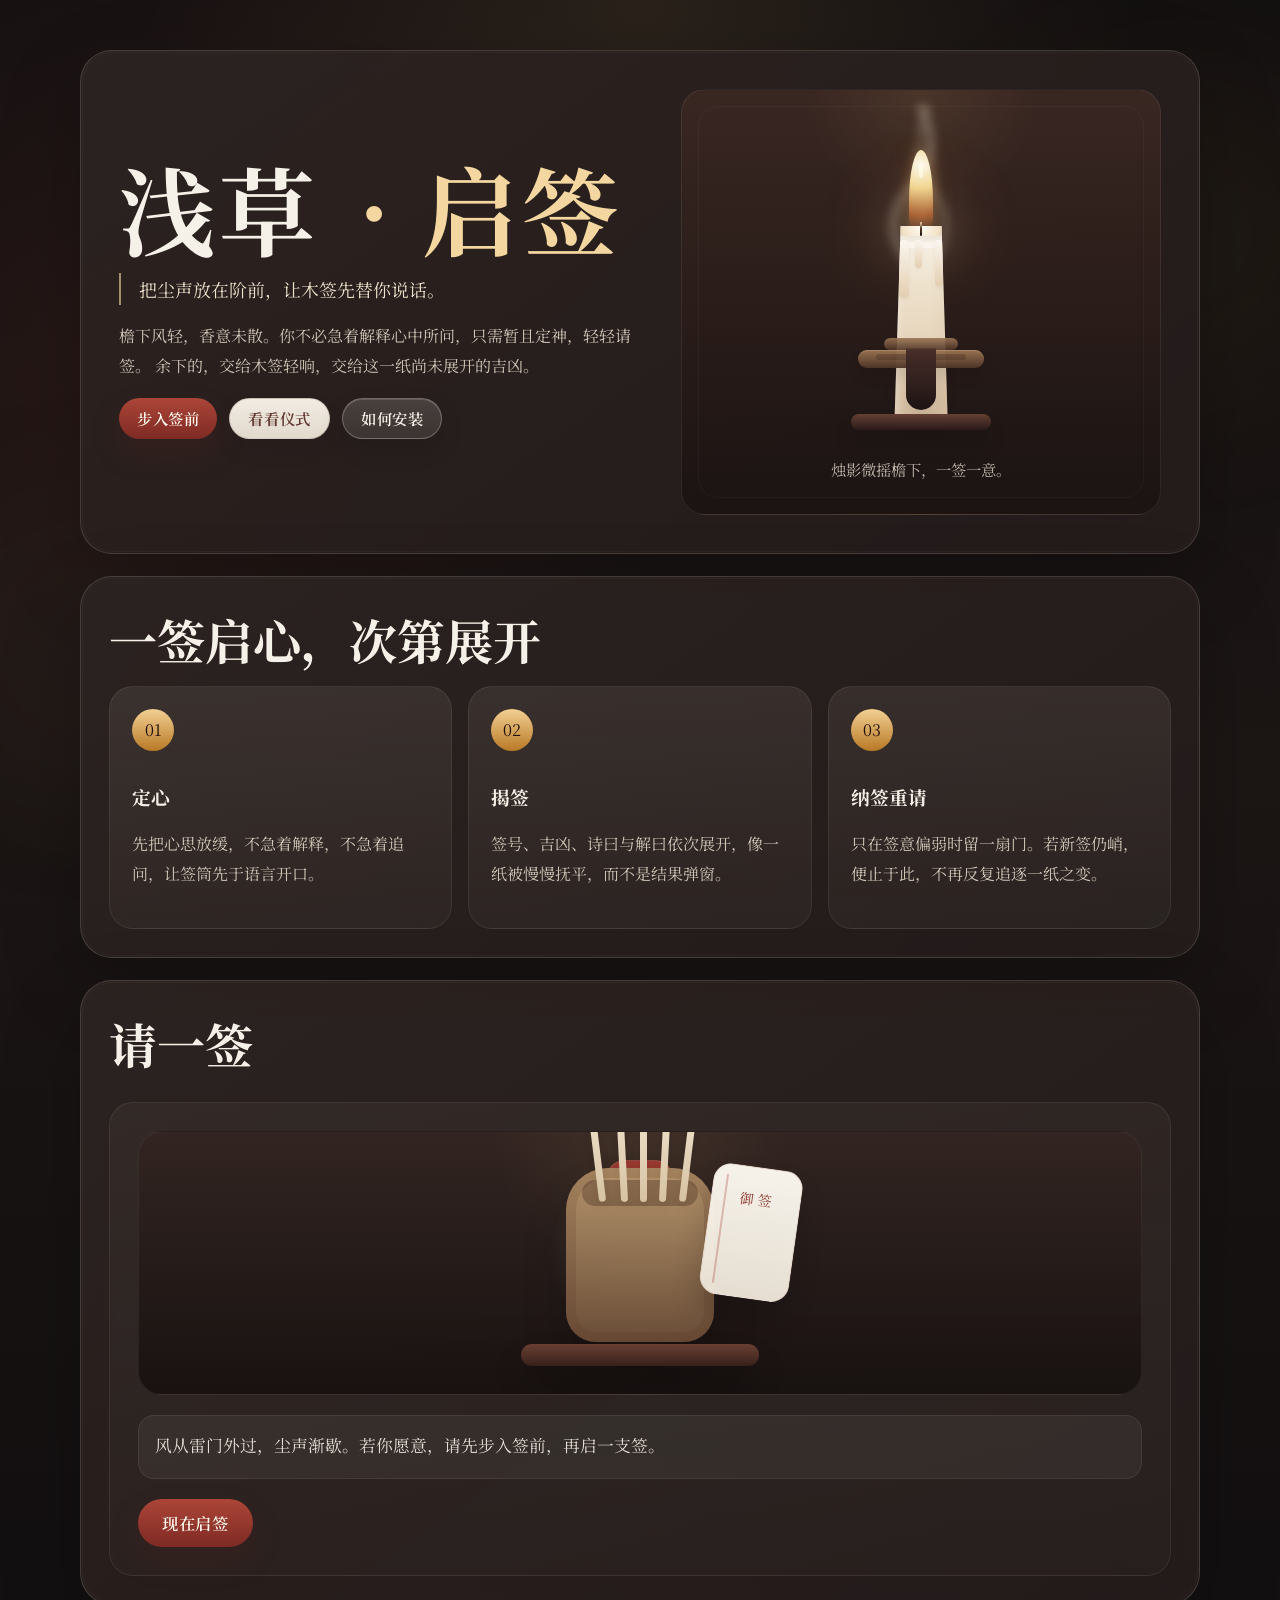
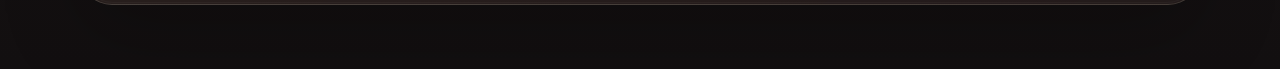
==== commit 59680e8d: "Polish hero candle wind interaction" ====
--- a/ios/AsakusaOmikuji/AsakusaOmikuji/WebAssets/app/index.html
+++ b/ios/AsakusaOmikuji/AsakusaOmikuji/WebAssets/app/index.html
@@ -25,7 +25,7 @@
     <link rel="icon" href="./icon.svg" type="image/svg+xml" />
     <link rel="apple-touch-icon" href="./icons/apple-touch-icon-180.png" />
     <link rel="manifest" href="./manifest.webmanifest" />
-    <link rel="stylesheet" href="./styles.css?v=20260418-candle2" />
+    <link rel="stylesheet" href="./styles.css?v=20260418-candle3" />
   </head>
   <body>
     <div class="page-glow page-glow-a"></div>
@@ -62,7 +62,25 @@
         <div class="hero-scene" aria-hidden="true">
           <div class="hero-candle">
             <div class="candle-aura"></div>
-            <div class="candle-flame"></div>
+            <div class="candle-smoke">
+              <svg class="smoke-svg" viewBox="0 0 120 180" aria-hidden="true">
+                <path
+                  class="smoke-path smoke-path-a"
+                  d="M58 172C28 144 24 116 48 90C72 64 76 34 60 8"
+                />
+                <path
+                  class="smoke-path smoke-path-b"
+                  d="M64 172C88 146 92 118 72 92C54 68 54 36 66 8"
+                />
+                <path
+                  class="smoke-path smoke-path-c"
+                  d="M60 172C48 150 52 128 64 108C76 88 76 56 64 28"
+                />
+              </svg>
+            </div>
+            <div class="candle-flame-shell">
+              <div class="candle-flame"></div>
+            </div>
             <div class="candle-wick"></div>
             <div class="candle-body">
               <span class="candle-wax candle-wax-a"></span>
@@ -218,6 +236,6 @@
       <button class="button"></button>
     </template>
 
-    <script type="module" src="./app.js?v=20260416-2"></script>
+    <script type="module" src="./app.js?v=20260418-wind1"></script>
   </body>
 </html>
--- a/ios/AsakusaOmikuji/AsakusaOmikuji/WebAssets/app/styles.css
+++ b/ios/AsakusaOmikuji/AsakusaOmikuji/WebAssets/app/styles.css
@@ -250,6 +250,8 @@
 }
 
 .hero-scene {
+  --wind-x: 0;
+  --wind-y: 0;
   position: relative;
   min-height: 360px;
   padding: 28px 28px 30px;
@@ -266,8 +268,8 @@
 
 .hero-candle {
   position: relative;
-  width: 248px;
-  height: 304px;
+  width: 236px;
+  height: 312px;
   margin-top: auto;
   display: flex;
   align-items: flex-end;
@@ -276,28 +278,92 @@
 
 .candle-aura {
   position: absolute;
-  top: 8px;
-  width: 196px;
-  height: 196px;
-  border-radius: 999px;
-  background:
-    radial-gradient(circle, rgba(246, 218, 164, 0.28), rgba(164, 88, 56, 0.08) 44%, transparent 74%);
-  filter: blur(10px);
-  opacity: 0.84;
+  top: 16px;
+  width: 188px;
+  height: 188px;
+  border-radius: 999px;
+  background:
+    radial-gradient(circle, rgba(246, 218, 164, 0.24), rgba(164, 88, 56, 0.06) 44%, transparent 74%);
+  filter: blur(12px);
+  opacity: 0.78;
+}
+
+.candle-smoke {
+  position: absolute;
+  top: -18px;
+  width: 144px;
+  height: 180px;
+  pointer-events: none;
+  transform:
+    translateX(calc(var(--wind-x) * 10px))
+    translateY(calc(var(--wind-y) * -3px));
+  transition: transform 180ms ease-out;
+}
+
+.smoke-svg {
+  width: 100%;
+  height: 100%;
+  overflow: visible;
+}
+
+.smoke-path {
+  fill: none;
+  stroke: rgba(239, 223, 202, 0.2);
+  stroke-linecap: round;
+  mix-blend-mode: screen;
+  transform-box: fill-box;
+  transform-origin: center bottom;
+  filter: blur(4px);
+}
+
+.smoke-path-a {
+  stroke-width: 11;
+  transform:
+    translateX(calc(var(--wind-x) * 22px))
+    rotate(calc(var(--wind-x) * 8deg));
+  animation: smoke-drift-a 8.8s ease-in-out infinite;
+}
+
+.smoke-path-b {
+  stroke-width: 8;
+  opacity: 0.72;
+  transform:
+    translateX(calc(var(--wind-x) * 32px))
+    rotate(calc(var(--wind-x) * 12deg));
+  animation: smoke-drift-b 10.2s ease-in-out infinite -1.6s;
+}
+
+.smoke-path-c {
+  stroke-width: 5.5;
+  opacity: 0.54;
+  transform:
+    translateX(calc(var(--wind-x) * 18px))
+    rotate(calc(var(--wind-x) * 6deg));
+  animation: smoke-drift-c 9.4s ease-in-out infinite -3s;
+}
+
+.candle-flame-shell {
+  position: absolute;
+  top: 32px;
+  width: 24px;
+  height: 82px;
+  transform:
+    translateX(calc(var(--wind-x) * 4px))
+    rotate(calc(var(--wind-x) * 7deg));
+  transform-origin: center bottom;
+  transition: transform 160ms ease-out;
 }
 
 .candle-flame {
   position: absolute;
-  top: 28px;
-  width: 24px;
-  height: 86px;
+  inset: 0;
   transform-origin: center bottom;
   border-radius: 68% 68% 46% 46% / 84% 84% 24% 24%;
   background:
-    radial-gradient(circle at 50% 20%, rgba(255, 251, 238, 0.98), rgba(251, 223, 150, 0.96) 34%, rgba(220, 125, 62, 0.74) 72%, rgba(220, 125, 62, 0) 100%);
+    radial-gradient(circle at 50% 18%, rgba(255, 251, 241, 0.98), rgba(251, 223, 150, 0.94) 34%, rgba(216, 118, 56, 0.68) 74%, rgba(216, 118, 56, 0) 100%);
   box-shadow:
-    0 0 16px rgba(255, 197, 103, 0.34),
-    0 0 34px rgba(187, 99, 52, 0.16);
+    0 0 14px rgba(255, 197, 103, 0.28),
+    0 0 28px rgba(187, 99, 52, 0.14);
   animation: candle-flicker 3.8s ease-in-out infinite;
 }
 
@@ -305,21 +371,21 @@
   content: "";
   position: absolute;
   left: 50%;
-  top: 12px;
-  width: 5px;
-  height: 18px;
+  top: 14px;
+  width: 4px;
+  height: 14px;
   transform: translateX(-50%);
   border-radius: 999px;
-  background: rgba(255, 250, 234, 0.9);
+  background: rgba(255, 250, 234, 0.88);
   filter: blur(0.6px);
-  opacity: 0.88;
+  opacity: 0.82;
 }
 
 .candle-wick {
   position: absolute;
-  top: 98px;
+  top: 104px;
   width: 2px;
-  height: 18px;
+  height: 14px;
   border-radius: 999px;
   background: linear-gradient(180deg, #f5dcb4, #573627 48%, #1f1311 100%);
   z-index: 2;
@@ -327,25 +393,29 @@
 
 .candle-body {
   position: relative;
-  width: 72px;
-  height: 188px;
-  border-radius: 24px 24px 14px 14px;
-  background:
-    linear-gradient(180deg, rgba(252, 246, 236, 0.99), rgba(243, 231, 210, 0.98) 36%, rgba(220, 197, 164, 0.96) 100%);
-  border: 1px solid rgba(132, 95, 73, 0.16);
+  width: 64px;
+  height: 204px;
+  clip-path: polygon(18% 0, 82% 0, 92% 100%, 8% 100%);
+  background:
+    linear-gradient(180deg, rgba(252, 247, 239, 0.98), rgba(244, 232, 211, 0.97) 28%, rgba(224, 198, 165, 0.96) 100%),
+    repeating-linear-gradient(
+      90deg,
+      rgba(255, 255, 255, 0.12) 0 2px,
+      rgba(214, 189, 156, 0.08) 2px 4px
+    );
   box-shadow:
     inset -8px 0 16px rgba(168, 130, 95, 0.12),
-    inset 10px 0 14px rgba(255, 255, 255, 0.44),
-    0 18px 28px rgba(0, 0, 0, 0.12);
+    inset 8px 0 12px rgba(255, 255, 255, 0.36),
+    0 18px 26px rgba(0, 0, 0, 0.1);
 }
 
 .candle-body::before {
   content: "";
   position: absolute;
-  inset: 12px 14px auto;
-  height: 8px;
-  border-radius: 999px;
-  background: rgba(255, 255, 255, 0.52);
+  inset: 16px 14px auto;
+  height: 6px;
+  border-radius: 999px;
+  background: rgba(255, 255, 255, 0.42);
   filter: blur(0.3px);
 }
 
@@ -353,18 +423,18 @@
   content: "";
   position: absolute;
   top: -4px;
-  left: 7px;
-  right: 7px;
-  height: 13px;
-  border-radius: 999px;
-  background:
-    radial-gradient(circle at 50% 42%, rgba(255, 252, 245, 0.98), rgba(240, 223, 194, 0.94) 76%, rgba(201, 171, 138, 0.62));
+  left: 9px;
+  right: 9px;
+  height: 14px;
+  border-radius: 999px;
+  background:
+    radial-gradient(circle at 50% 40%, rgba(255, 251, 243, 0.98), rgba(241, 224, 195, 0.92) 72%, rgba(201, 171, 138, 0.56));
   box-shadow: 0 3px 6px rgba(0, 0, 0, 0.05);
 }
 
 .candle-wax {
   position: absolute;
-  top: 16px;
+  top: 14px;
   border-radius: 999px;
   background:
     linear-gradient(180deg, rgba(251, 246, 239, 0.99), rgba(227, 206, 176, 0.98));
@@ -375,80 +445,80 @@
 }
 
 .candle-wax-a {
-  left: 12px;
-  width: 12px;
-  height: 54px;
+  left: 10px;
+  width: 10px;
+  height: 58px;
   animation: wax-fall-a 18s ease-in-out infinite;
 }
 
 .candle-wax-b {
-  right: 14px;
-  width: 9px;
-  height: 40px;
+  right: 10px;
+  width: 8px;
+  height: 46px;
   animation: wax-fall-b 22s ease-in-out infinite;
 }
 
 .candle-wax-c {
-  left: 32px;
-  width: 8px;
-  height: 26px;
+  left: 26px;
+  width: 7px;
+  height: 28px;
   animation: wax-fall-c 26s ease-in-out infinite;
 }
 
 .candle-dish {
   position: absolute;
-  bottom: 58px;
-  width: 114px;
-  height: 22px;
-  border-radius: 999px;
-  background:
-    linear-gradient(180deg, rgba(162, 124, 86, 0.98), rgba(88, 59, 43, 0.98));
+  bottom: 62px;
+  width: 126px;
+  height: 18px;
+  border-radius: 999px;
+  background:
+    linear-gradient(180deg, rgba(156, 118, 82, 0.96), rgba(79, 53, 39, 0.96));
   box-shadow:
-    inset 0 1px 0 rgba(244, 223, 191, 0.2),
-    0 8px 16px rgba(0, 0, 0, 0.12);
+    inset 0 1px 0 rgba(244, 223, 191, 0.18),
+    0 8px 14px rgba(0, 0, 0, 0.1);
 }
 
 .candle-dish::before {
   content: "";
   position: absolute;
-  inset: 5px 18px auto;
-  height: 7px;
-  border-radius: 999px;
-  background: rgba(62, 40, 30, 0.32);
+  inset: 4px 18px auto;
+  height: 6px;
+  border-radius: 999px;
+  background: rgba(55, 35, 28, 0.28);
 }
 
 .candle-holder {
   position: absolute;
-  bottom: 28px;
-  width: 88px;
-  height: 46px;
-  border-radius: 0 0 28px 28px;
-  background:
-    linear-gradient(180deg, rgba(88, 53, 44, 0.98), rgba(28, 18, 18, 0.98));
+  bottom: 20px;
+  width: 30px;
+  height: 62px;
+  border-radius: 0 0 18px 18px;
+  background:
+    linear-gradient(180deg, rgba(72, 45, 41, 0.98), rgba(24, 16, 16, 0.98));
   box-shadow:
-    inset 0 1px 0 rgba(222, 191, 154, 0.14),
-    0 14px 22px rgba(0, 0, 0, 0.14);
+    inset 0 1px 0 rgba(222, 191, 154, 0.12),
+    0 14px 22px rgba(0, 0, 0, 0.12);
 }
 
 .candle-holder::before {
   content: "";
   position: absolute;
-  top: -8px;
-  left: 18px;
-  right: 18px;
-  height: 10px;
-  border-radius: 999px 999px 6px 6px;
-  background: linear-gradient(180deg, rgba(164, 124, 86, 0.9), rgba(81, 55, 40, 0.9));
+  top: -10px;
+  left: -22px;
+  right: -22px;
+  height: 12px;
+  border-radius: 999px;
+  background: linear-gradient(180deg, rgba(154, 116, 82, 0.9), rgba(78, 52, 39, 0.9));
 }
 
 .candle-base {
   position: absolute;
   bottom: 0;
-  width: 168px;
-  height: 18px;
-  border-radius: 999px;
-  background: linear-gradient(180deg, #694033, #2b1a18);
-  box-shadow: 0 14px 22px rgba(0, 0, 0, 0.16);
+  width: 140px;
+  height: 16px;
+  border-radius: 999px;
+  background: linear-gradient(180deg, #654033, #2a1a19);
+  box-shadow: 0 14px 20px rgba(0, 0, 0, 0.14);
 }
 
 .hero-scene::after {
@@ -626,20 +696,56 @@
 @keyframes candle-flicker {
   0%,
   100% {
-    transform: translateX(0) rotate(-1.4deg) scale(1, 1);
+    transform: translateX(0) rotate(-1deg) scale(1, 1);
     opacity: 0.94;
   }
   22% {
-    transform: translateX(-0.6px) rotate(1deg) scale(0.96, 1.05);
+    transform: translateX(-0.4px) rotate(0.8deg) scale(0.96, 1.06);
     opacity: 1;
   }
   48% {
-    transform: translateX(0.8px) rotate(-1deg) scale(1.03, 0.97);
+    transform: translateX(0.6px) rotate(-0.8deg) scale(1.02, 0.98);
     opacity: 0.92;
   }
   72% {
-    transform: translateX(-0.7px) rotate(1.6deg) scale(0.98, 1.04);
+    transform: translateX(-0.5px) rotate(1.3deg) scale(0.98, 1.04);
     opacity: 0.97;
+  }
+}
+
+@keyframes smoke-drift-a {
+  0%,
+  100% {
+    opacity: 0.22;
+    stroke-dashoffset: 0;
+  }
+  50% {
+    opacity: 0.32;
+    stroke-dashoffset: 8;
+  }
+}
+
+@keyframes smoke-drift-b {
+  0%,
+  100% {
+    opacity: 0.14;
+    stroke-dashoffset: 0;
+  }
+  50% {
+    opacity: 0.24;
+    stroke-dashoffset: -10;
+  }
+}
+
+@keyframes smoke-drift-c {
+  0%,
+  100% {
+    opacity: 0.08;
+    stroke-dashoffset: 0;
+  }
+  50% {
+    opacity: 0.16;
+    stroke-dashoffset: 6;
   }
 }
 
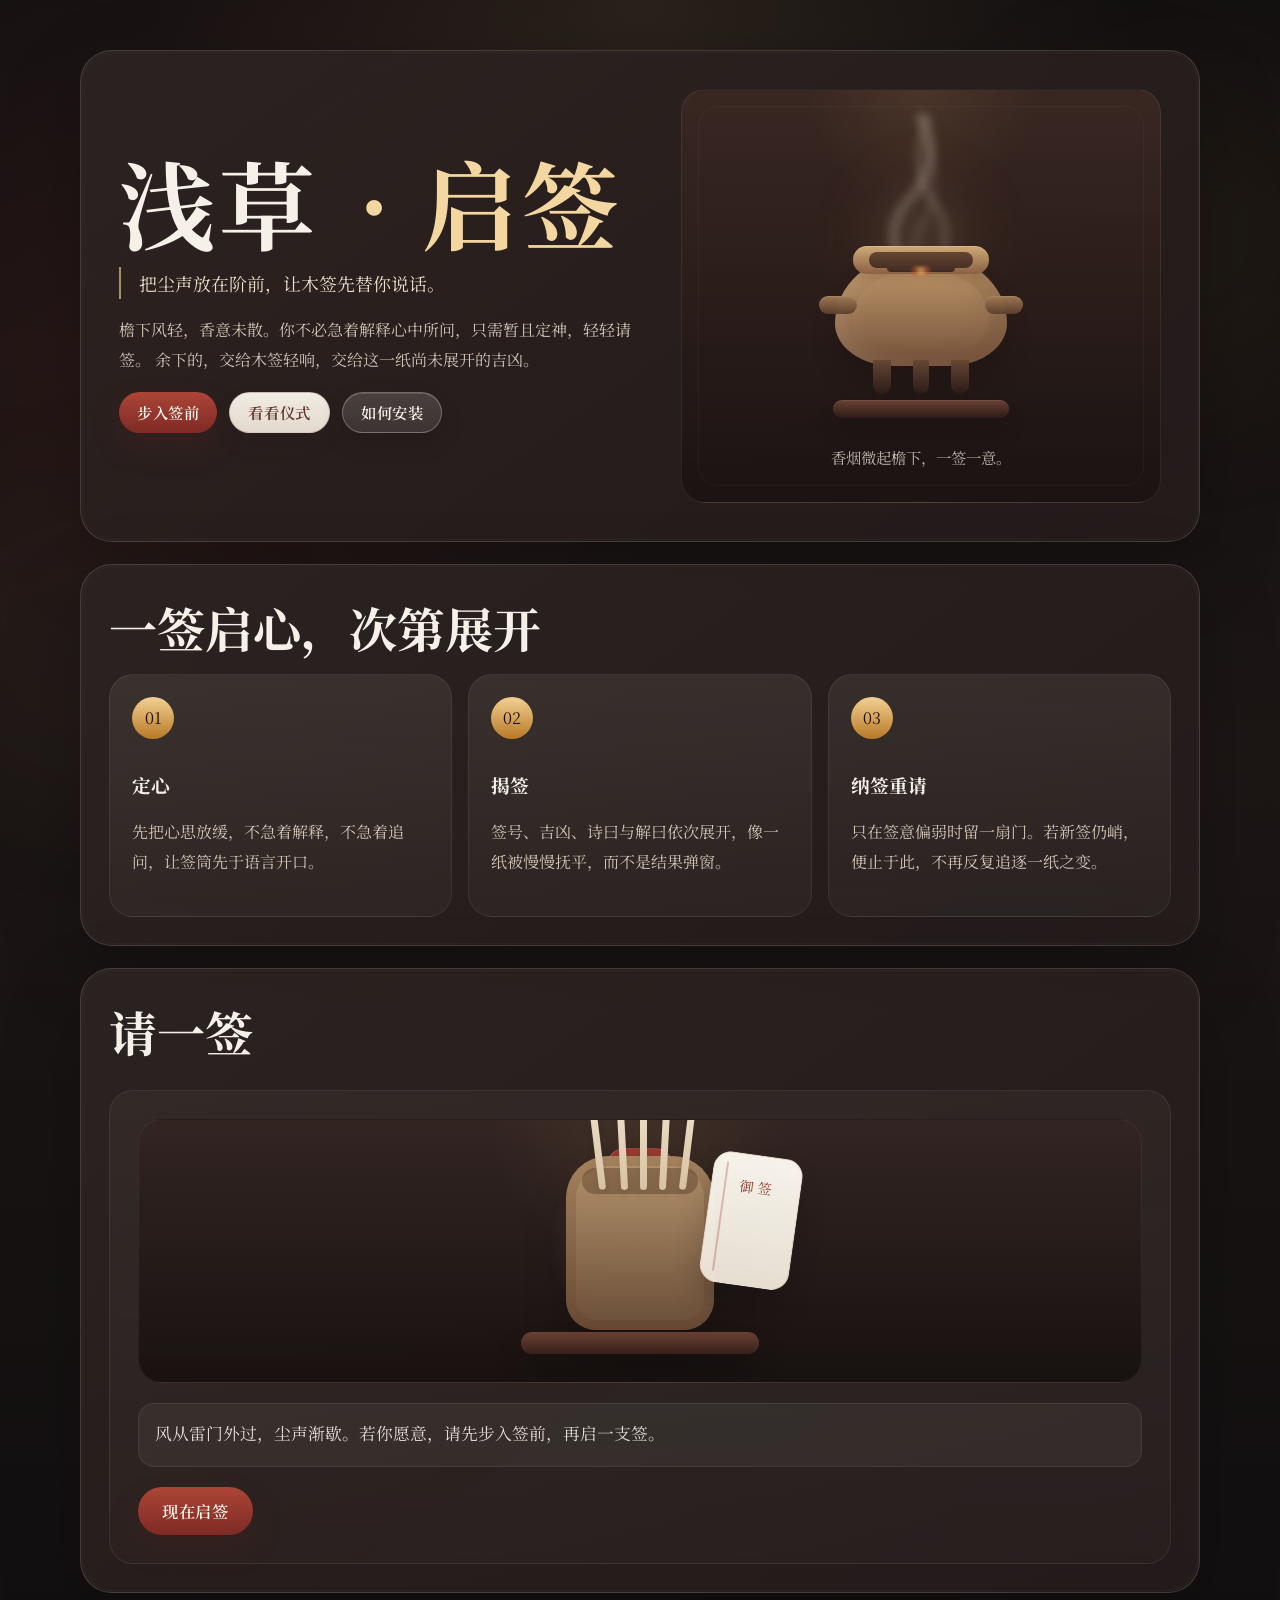
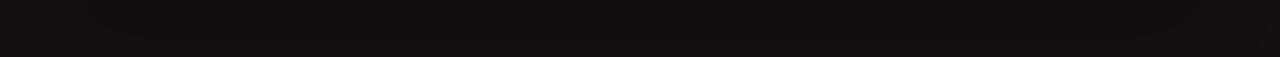
==== commit e90906a2: "Replace hero candle with incense burner" ====
--- a/ios/AsakusaOmikuji/AsakusaOmikuji/WebAssets/app/index.html
+++ b/ios/AsakusaOmikuji/AsakusaOmikuji/WebAssets/app/index.html
@@ -25,7 +25,7 @@
     <link rel="icon" href="./icon.svg" type="image/svg+xml" />
     <link rel="apple-touch-icon" href="./icons/apple-touch-icon-180.png" />
     <link rel="manifest" href="./manifest.webmanifest" />
-    <link rel="stylesheet" href="./styles.css?v=20260418-candle3" />
+    <link rel="stylesheet" href="./styles.css?v=20260418-incense1" />
   </head>
   <body>
     <div class="page-glow page-glow-a"></div>
@@ -60,9 +60,9 @@
         </div>
 
         <div class="hero-scene" aria-hidden="true">
-          <div class="hero-candle">
-            <div class="candle-aura"></div>
-            <div class="candle-smoke">
+          <div class="hero-incense">
+            <div class="incense-aura"></div>
+            <div class="incense-smoke">
               <svg class="smoke-svg" viewBox="0 0 120 180" aria-hidden="true">
                 <path
                   class="smoke-path smoke-path-a"
@@ -78,20 +78,19 @@
                 />
               </svg>
             </div>
-            <div class="candle-flame-shell">
-              <div class="candle-flame"></div>
-            </div>
-            <div class="candle-wick"></div>
-            <div class="candle-body">
-              <span class="candle-wax candle-wax-a"></span>
-              <span class="candle-wax candle-wax-b"></span>
-              <span class="candle-wax candle-wax-c"></span>
-            </div>
-            <div class="candle-dish"></div>
-            <div class="candle-holder"></div>
-            <div class="candle-base"></div>
-          </div>
-          <div class="scene-caption">烛影微摇檐下，一签一意。</div>
+            <div class="incense-burner">
+              <div class="incense-mouth"></div>
+              <div class="incense-ash"></div>
+              <div class="incense-ember"></div>
+              <span class="incense-handle incense-handle-left"></span>
+              <span class="incense-handle incense-handle-right"></span>
+              <span class="incense-foot incense-foot-left"></span>
+              <span class="incense-foot incense-foot-center"></span>
+              <span class="incense-foot incense-foot-right"></span>
+            </div>
+            <div class="incense-plinth"></div>
+          </div>
+          <div class="scene-caption">香烟微起檐下，一签一意。</div>
         </div>
       </section>
 
--- a/ios/AsakusaOmikuji/AsakusaOmikuji/WebAssets/app/styles.css
+++ b/ios/AsakusaOmikuji/AsakusaOmikuji/WebAssets/app/styles.css
@@ -266,37 +266,37 @@
   border: 1px solid rgba(255, 242, 220, 0.08);
 }
 
-.hero-candle {
+.hero-incense {
   position: relative;
-  width: 236px;
-  height: 312px;
+  width: 264px;
+  height: 300px;
   margin-top: auto;
   display: flex;
   align-items: flex-end;
   justify-content: center;
 }
 
-.candle-aura {
-  position: absolute;
-  top: 16px;
-  width: 188px;
-  height: 188px;
-  border-radius: 999px;
-  background:
-    radial-gradient(circle, rgba(246, 218, 164, 0.24), rgba(164, 88, 56, 0.06) 44%, transparent 74%);
-  filter: blur(12px);
-  opacity: 0.78;
-}
-
-.candle-smoke {
-  position: absolute;
-  top: -18px;
+.incense-aura {
+  position: absolute;
+  top: 14px;
+  width: 204px;
+  height: 204px;
+  border-radius: 999px;
+  background:
+    radial-gradient(circle, rgba(238, 206, 148, 0.2), rgba(164, 88, 56, 0.05) 44%, transparent 74%);
+  filter: blur(14px);
+  opacity: 0.72;
+}
+
+.incense-smoke {
+  position: absolute;
+  top: -8px;
   width: 144px;
   height: 180px;
   pointer-events: none;
   transform:
-    translateX(calc(var(--wind-x) * 10px))
-    translateY(calc(var(--wind-y) * -3px));
+    translateX(calc(var(--wind-x) * 12px))
+    translateY(calc(var(--wind-y) * -4px));
   transition: transform 180ms ease-out;
 }
 
@@ -342,183 +342,135 @@
   animation: smoke-drift-c 9.4s ease-in-out infinite -3s;
 }
 
-.candle-flame-shell {
-  position: absolute;
-  top: 32px;
-  width: 24px;
-  height: 82px;
-  transform:
-    translateX(calc(var(--wind-x) * 4px))
-    rotate(calc(var(--wind-x) * 7deg));
-  transform-origin: center bottom;
-  transition: transform 160ms ease-out;
-}
-
-.candle-flame {
-  position: absolute;
-  inset: 0;
-  transform-origin: center bottom;
-  border-radius: 68% 68% 46% 46% / 84% 84% 24% 24%;
-  background:
-    radial-gradient(circle at 50% 18%, rgba(255, 251, 241, 0.98), rgba(251, 223, 150, 0.94) 34%, rgba(216, 118, 56, 0.68) 74%, rgba(216, 118, 56, 0) 100%);
+.incense-burner {
+  position: absolute;
+  bottom: 52px;
+  width: 172px;
+  height: 112px;
+  border-radius: 46% 46% 34% 34% / 62% 62% 38% 38%;
+  background:
+    linear-gradient(180deg, rgba(190, 150, 103, 0.98), rgba(118, 82, 58, 0.98));
   box-shadow:
-    0 0 14px rgba(255, 197, 103, 0.28),
-    0 0 28px rgba(187, 99, 52, 0.14);
-  animation: candle-flicker 3.8s ease-in-out infinite;
-}
-
-.candle-flame::after {
+    inset -18px 0 24px rgba(79, 53, 40, 0.14),
+    inset 14px 0 18px rgba(255, 240, 214, 0.12),
+    0 18px 28px rgba(0, 0, 0, 0.14);
+}
+
+.incense-burner::before {
   content: "";
   position: absolute;
+  inset: 16px 18px 12px;
+  border-radius: 46% 46% 34% 34% / 58% 58% 36% 36%;
+  background:
+    linear-gradient(180deg, rgba(209, 171, 125, 0.28), rgba(118, 82, 58, 0.06));
+  opacity: 0.7;
+}
+
+.incense-mouth {
+  position: absolute;
+  top: -8px;
   left: 50%;
-  top: 14px;
-  width: 4px;
-  height: 14px;
+  width: 136px;
+  height: 28px;
   transform: translateX(-50%);
   border-radius: 999px;
-  background: rgba(255, 250, 234, 0.88);
-  filter: blur(0.6px);
-  opacity: 0.82;
-}
-
-.candle-wick {
-  position: absolute;
-  top: 104px;
-  width: 2px;
-  height: 14px;
-  border-radius: 999px;
-  background: linear-gradient(180deg, #f5dcb4, #573627 48%, #1f1311 100%);
-  z-index: 2;
-}
-
-.candle-body {
-  position: relative;
-  width: 64px;
-  height: 204px;
-  clip-path: polygon(18% 0, 82% 0, 92% 100%, 8% 100%);
-  background:
-    linear-gradient(180deg, rgba(252, 247, 239, 0.98), rgba(244, 232, 211, 0.97) 28%, rgba(224, 198, 165, 0.96) 100%),
-    repeating-linear-gradient(
-      90deg,
-      rgba(255, 255, 255, 0.12) 0 2px,
-      rgba(214, 189, 156, 0.08) 2px 4px
-    );
+  background:
+    linear-gradient(180deg, rgba(211, 172, 122, 0.98), rgba(138, 96, 66, 0.98));
   box-shadow:
-    inset -8px 0 16px rgba(168, 130, 95, 0.12),
-    inset 8px 0 12px rgba(255, 255, 255, 0.36),
-    0 18px 26px rgba(0, 0, 0, 0.1);
-}
-
-.candle-body::before {
+    inset 0 1px 0 rgba(245, 222, 188, 0.24),
+    0 6px 10px rgba(0, 0, 0, 0.08);
+}
+
+.incense-mouth::after {
   content: "";
   position: absolute;
-  inset: 16px 14px auto;
-  height: 6px;
-  border-radius: 999px;
-  background: rgba(255, 255, 255, 0.42);
-  filter: blur(0.3px);
-}
-
-.candle-body::after {
-  content: "";
-  position: absolute;
-  top: -4px;
-  left: 9px;
-  right: 9px;
-  height: 14px;
-  border-radius: 999px;
-  background:
-    radial-gradient(circle at 50% 40%, rgba(255, 251, 243, 0.98), rgba(241, 224, 195, 0.92) 72%, rgba(201, 171, 138, 0.56));
-  box-shadow: 0 3px 6px rgba(0, 0, 0, 0.05);
-}
-
-.candle-wax {
-  position: absolute;
-  top: 14px;
-  border-radius: 999px;
-  background:
-    linear-gradient(180deg, rgba(251, 246, 239, 0.99), rgba(227, 206, 176, 0.98));
+  inset: 6px 16px;
+  border-radius: 999px;
+  background:
+    linear-gradient(180deg, rgba(92, 61, 45, 0.9), rgba(61, 40, 31, 0.9));
+}
+
+.incense-ash {
+  position: absolute;
+  top: 10px;
+  left: 50%;
+  width: 68px;
+  height: 8px;
+  transform: translateX(-50%);
+  border-radius: 999px;
+  background:
+    linear-gradient(180deg, rgba(82, 56, 44, 0.94), rgba(54, 36, 30, 0.94));
+}
+
+.incense-ember {
+  position: absolute;
+  top: 12px;
+  left: 50%;
+  width: 22px;
+  height: 10px;
+  transform: translateX(-50%);
+  border-radius: 999px;
+  background:
+    radial-gradient(circle at 50% 50%, rgba(255, 207, 120, 0.86), rgba(198, 88, 42, 0.62) 54%, rgba(198, 88, 42, 0) 100%);
+  filter: blur(0.8px);
+  opacity: 0.76;
+  animation: ember-pulse 4.8s ease-in-out infinite;
+}
+
+.incense-handle {
+  position: absolute;
+  top: 42px;
+  width: 38px;
+  height: 18px;
+  border-radius: 999px;
+  background:
+    linear-gradient(180deg, rgba(161, 122, 86, 0.96), rgba(92, 62, 44, 0.96));
+  box-shadow: inset 0 1px 0 rgba(241, 214, 179, 0.14);
+}
+
+.incense-handle-left {
+  left: -16px;
+}
+
+.incense-handle-right {
+  right: -16px;
+}
+
+.incense-foot {
+  position: absolute;
+  bottom: -28px;
+  width: 18px;
+  height: 34px;
+  border-radius: 0 0 12px 12px;
+  background:
+    linear-gradient(180deg, rgba(102, 70, 52, 0.98), rgba(43, 28, 24, 0.98));
+}
+
+.incense-foot-left {
+  left: 38px;
+}
+
+.incense-foot-center {
+  left: 50%;
+  width: 16px;
+  transform: translateX(-50%);
+}
+
+.incense-foot-right {
+  right: 38px;
+}
+
+.incense-plinth {
+  position: absolute;
+  bottom: 0;
+  width: 176px;
+  height: 18px;
+  border-radius: 999px;
+  background:
+    linear-gradient(180deg, rgba(104, 66, 53, 0.98), rgba(45, 27, 24, 0.98));
   box-shadow:
-    inset 0 1px 0 rgba(255, 255, 255, 0.4),
-    0 2px 4px rgba(96, 63, 44, 0.06);
-  transform-origin: top center;
-}
-
-.candle-wax-a {
-  left: 10px;
-  width: 10px;
-  height: 58px;
-  animation: wax-fall-a 18s ease-in-out infinite;
-}
-
-.candle-wax-b {
-  right: 10px;
-  width: 8px;
-  height: 46px;
-  animation: wax-fall-b 22s ease-in-out infinite;
-}
-
-.candle-wax-c {
-  left: 26px;
-  width: 7px;
-  height: 28px;
-  animation: wax-fall-c 26s ease-in-out infinite;
-}
-
-.candle-dish {
-  position: absolute;
-  bottom: 62px;
-  width: 126px;
-  height: 18px;
-  border-radius: 999px;
-  background:
-    linear-gradient(180deg, rgba(156, 118, 82, 0.96), rgba(79, 53, 39, 0.96));
-  box-shadow:
-    inset 0 1px 0 rgba(244, 223, 191, 0.18),
-    0 8px 14px rgba(0, 0, 0, 0.1);
-}
-
-.candle-dish::before {
-  content: "";
-  position: absolute;
-  inset: 4px 18px auto;
-  height: 6px;
-  border-radius: 999px;
-  background: rgba(55, 35, 28, 0.28);
-}
-
-.candle-holder {
-  position: absolute;
-  bottom: 20px;
-  width: 30px;
-  height: 62px;
-  border-radius: 0 0 18px 18px;
-  background:
-    linear-gradient(180deg, rgba(72, 45, 41, 0.98), rgba(24, 16, 16, 0.98));
-  box-shadow:
-    inset 0 1px 0 rgba(222, 191, 154, 0.12),
-    0 14px 22px rgba(0, 0, 0, 0.12);
-}
-
-.candle-holder::before {
-  content: "";
-  position: absolute;
-  top: -10px;
-  left: -22px;
-  right: -22px;
-  height: 12px;
-  border-radius: 999px;
-  background: linear-gradient(180deg, rgba(154, 116, 82, 0.9), rgba(78, 52, 39, 0.9));
-}
-
-.candle-base {
-  position: absolute;
-  bottom: 0;
-  width: 140px;
-  height: 16px;
-  border-radius: 999px;
-  background: linear-gradient(180deg, #654033, #2a1a19);
-  box-shadow: 0 14px 20px rgba(0, 0, 0, 0.14);
+    inset 0 1px 0 rgba(228, 197, 159, 0.12),
+    0 14px 20px rgba(0, 0, 0, 0.14);
 }
 
 .hero-scene::after {
@@ -693,23 +645,15 @@
   color: rgba(255, 244, 230, 0.72);
 }
 
-@keyframes candle-flicker {
+@keyframes ember-pulse {
   0%,
   100% {
-    transform: translateX(0) rotate(-1deg) scale(1, 1);
-    opacity: 0.94;
-  }
-  22% {
-    transform: translateX(-0.4px) rotate(0.8deg) scale(0.96, 1.06);
-    opacity: 1;
-  }
-  48% {
-    transform: translateX(0.6px) rotate(-0.8deg) scale(1.02, 0.98);
-    opacity: 0.92;
-  }
-  72% {
-    transform: translateX(-0.5px) rotate(1.3deg) scale(0.98, 1.04);
-    opacity: 0.97;
+    opacity: 0.64;
+    transform: translateX(-50%) scale(0.92);
+  }
+  50% {
+    opacity: 0.88;
+    transform: translateX(-50%) scale(1.04);
   }
 }
 
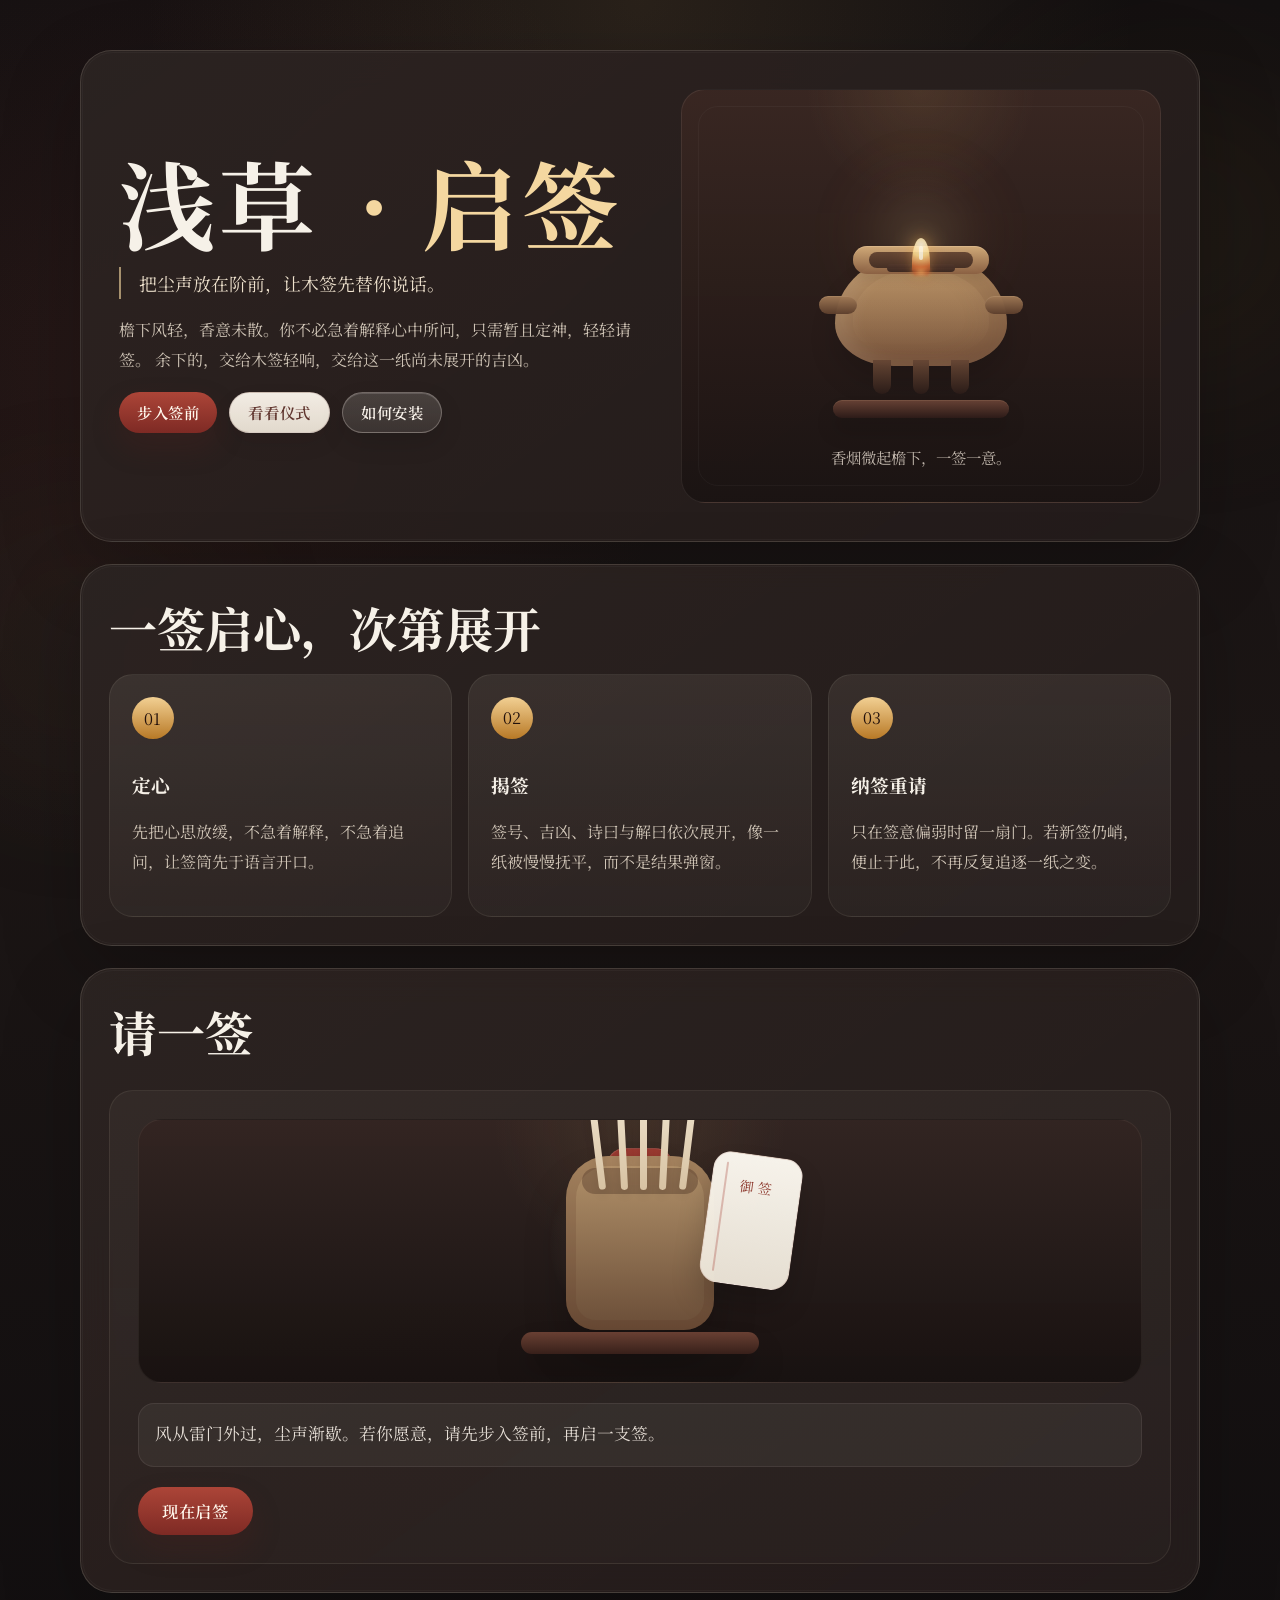
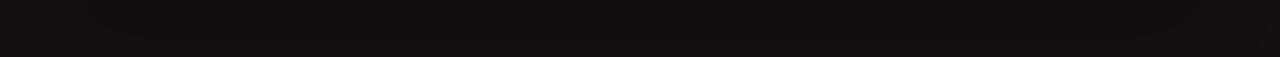
==== commit 5a0c2697: "Refine incense flame and smoke motion" ====
--- a/ios/AsakusaOmikuji/AsakusaOmikuji/WebAssets/app/index.html
+++ b/ios/AsakusaOmikuji/AsakusaOmikuji/WebAssets/app/index.html
@@ -25,7 +25,7 @@
     <link rel="icon" href="./icon.svg" type="image/svg+xml" />
     <link rel="apple-touch-icon" href="./icons/apple-touch-icon-180.png" />
     <link rel="manifest" href="./manifest.webmanifest" />
-    <link rel="stylesheet" href="./styles.css?v=20260418-incense1" />
+    <link rel="stylesheet" href="./styles.css?v=20260418-incense2" />
   </head>
   <body>
     <div class="page-glow page-glow-a"></div>
@@ -63,25 +63,20 @@
           <div class="hero-incense">
             <div class="incense-aura"></div>
             <div class="incense-smoke">
-              <svg class="smoke-svg" viewBox="0 0 120 180" aria-hidden="true">
-                <path
-                  class="smoke-path smoke-path-a"
-                  d="M58 172C28 144 24 116 48 90C72 64 76 34 60 8"
-                />
-                <path
-                  class="smoke-path smoke-path-b"
-                  d="M64 172C88 146 92 118 72 92C54 68 54 36 66 8"
-                />
-                <path
-                  class="smoke-path smoke-path-c"
-                  d="M60 172C48 150 52 128 64 108C76 88 76 56 64 28"
-                />
-              </svg>
+              <span class="smoke-wisp smoke-wisp-a"></span>
+              <span class="smoke-wisp smoke-wisp-b"></span>
+              <span class="smoke-wisp smoke-wisp-c"></span>
+              <span class="smoke-wisp smoke-wisp-d"></span>
+              <span class="smoke-wisp smoke-wisp-e"></span>
+              <span class="smoke-wisp smoke-wisp-f"></span>
             </div>
             <div class="incense-burner">
               <div class="incense-mouth"></div>
               <div class="incense-ash"></div>
               <div class="incense-ember"></div>
+              <div class="incense-flame-shell">
+                <div class="incense-flame"></div>
+              </div>
               <span class="incense-handle incense-handle-left"></span>
               <span class="incense-handle incense-handle-right"></span>
               <span class="incense-foot incense-foot-left"></span>
@@ -235,6 +230,6 @@
       <button class="button"></button>
     </template>
 
-    <script type="module" src="./app.js?v=20260418-wind1"></script>
+    <script type="module" src="./app.js?v=20260418-wind2"></script>
   </body>
 </html>
--- a/ios/AsakusaOmikuji/AsakusaOmikuji/WebAssets/app/styles.css
+++ b/ios/AsakusaOmikuji/AsakusaOmikuji/WebAssets/app/styles.css
@@ -250,8 +250,8 @@
 }
 
 .hero-scene {
-  --wind-x: 0;
-  --wind-y: 0;
+  --gust-x: 0;
+  --gust-y: 0;
   position: relative;
   min-height: 360px;
   padding: 28px 28px 30px;
@@ -294,52 +294,127 @@
   width: 144px;
   height: 180px;
   pointer-events: none;
-  transform:
-    translateX(calc(var(--wind-x) * 12px))
-    translateY(calc(var(--wind-y) * -4px));
-  transition: transform 180ms ease-out;
-}
-
-.smoke-svg {
-  width: 100%;
-  height: 100%;
-  overflow: visible;
-}
-
-.smoke-path {
-  fill: none;
-  stroke: rgba(239, 223, 202, 0.2);
-  stroke-linecap: round;
+  transform: translateX(calc(var(--gust-x) * 10px));
+}
+
+.smoke-wisp {
+  position: absolute;
+  left: 50%;
+  bottom: 10px;
+  width: 28px;
+  height: 88px;
+  opacity: 0;
   mix-blend-mode: screen;
-  transform-box: fill-box;
   transform-origin: center bottom;
-  filter: blur(4px);
-}
-
-.smoke-path-a {
-  stroke-width: 11;
-  transform:
-    translateX(calc(var(--wind-x) * 22px))
-    rotate(calc(var(--wind-x) * 8deg));
-  animation: smoke-drift-a 8.8s ease-in-out infinite;
-}
-
-.smoke-path-b {
-  stroke-width: 8;
-  opacity: 0.72;
-  transform:
-    translateX(calc(var(--wind-x) * 32px))
-    rotate(calc(var(--wind-x) * 12deg));
-  animation: smoke-drift-b 10.2s ease-in-out infinite -1.6s;
-}
-
-.smoke-path-c {
-  stroke-width: 5.5;
-  opacity: 0.54;
-  transform:
-    translateX(calc(var(--wind-x) * 18px))
-    rotate(calc(var(--wind-x) * 6deg));
-  animation: smoke-drift-c 9.4s ease-in-out infinite -3s;
+  background:
+    radial-gradient(ellipse at center, rgba(239, 229, 214, 0.18), rgba(239, 229, 214, 0.08) 46%, rgba(239, 229, 214, 0) 72%);
+  filter: blur(8px);
+}
+
+.smoke-wisp::before,
+.smoke-wisp::after {
+  content: "";
+  position: absolute;
+  border-radius: 999px;
+  background:
+    radial-gradient(ellipse at center, rgba(239, 229, 214, 0.14), rgba(239, 229, 214, 0) 72%);
+  filter: blur(6px);
+}
+
+.smoke-wisp::before {
+  width: 20px;
+  height: 54px;
+  left: -6px;
+  top: 8px;
+}
+
+.smoke-wisp::after {
+  width: 18px;
+  height: 48px;
+  right: -4px;
+  top: 18px;
+}
+
+.smoke-wisp-a {
+  --start-x: -14px;
+  --mid-x: -24px;
+  --end-x: -10px;
+  --far-x: 16px;
+  --start-rot: -8deg;
+  --mid-rot: 5deg;
+  --end-rot: -6deg;
+  --far-rot: 10deg;
+  animation: smoke-rise 8.6s cubic-bezier(0.3, 0.08, 0.26, 1) infinite;
+}
+
+.smoke-wisp-b {
+  --start-x: 10px;
+  --mid-x: 4px;
+  --end-x: 18px;
+  --far-x: 36px;
+  --start-rot: 4deg;
+  --mid-rot: -7deg;
+  --end-rot: 8deg;
+  --far-rot: 14deg;
+  width: 24px;
+  height: 82px;
+  animation: smoke-rise 10.2s cubic-bezier(0.3, 0.08, 0.26, 1) infinite -1.8s;
+}
+
+.smoke-wisp-c {
+  --start-x: -6px;
+  --mid-x: 12px;
+  --end-x: -12px;
+  --far-x: -20px;
+  --start-rot: -3deg;
+  --mid-rot: 10deg;
+  --end-rot: -12deg;
+  --far-rot: -16deg;
+  width: 22px;
+  height: 74px;
+  animation: smoke-rise 9.4s cubic-bezier(0.3, 0.08, 0.26, 1) infinite -3.6s;
+}
+
+.smoke-wisp-d {
+  --start-x: 16px;
+  --mid-x: -10px;
+  --end-x: 24px;
+  --far-x: 6px;
+  --start-rot: 6deg;
+  --mid-rot: -10deg;
+  --end-rot: 14deg;
+  --far-rot: 6deg;
+  width: 20px;
+  height: 78px;
+  animation: smoke-rise 8.8s cubic-bezier(0.3, 0.08, 0.26, 1) infinite -5s;
+}
+
+.smoke-wisp-e {
+  --start-x: -18px;
+  --mid-x: -4px;
+  --end-x: 14px;
+  --far-x: 28px;
+  --start-rot: -10deg;
+  --mid-rot: 4deg;
+  --end-rot: -4deg;
+  --far-rot: 12deg;
+  width: 18px;
+  height: 68px;
+  animation: smoke-rise 11.2s cubic-bezier(0.3, 0.08, 0.26, 1) infinite -6.2s;
+}
+
+.smoke-wisp-f {
+  --start-x: 6px;
+  --mid-x: -14px;
+  --end-x: -6px;
+  --far-x: -28px;
+  --start-rot: 2deg;
+  --mid-rot: -12deg;
+  --end-rot: 8deg;
+  --far-rot: -14deg;
+  width: 16px;
+  height: 64px;
+  animation: smoke-rise 9.8s cubic-bezier(0.3, 0.08, 0.26, 1) infinite -7.8s;
 }
 
 .incense-burner {
@@ -412,9 +487,60 @@
   border-radius: 999px;
   background:
     radial-gradient(circle at 50% 50%, rgba(255, 207, 120, 0.86), rgba(198, 88, 42, 0.62) 54%, rgba(198, 88, 42, 0) 100%);
-  filter: blur(0.8px);
-  opacity: 0.76;
+  filter: blur(1.1px);
+  opacity: 0.72;
   animation: ember-pulse 4.8s ease-in-out infinite;
+}
+
+.incense-flame-shell {
+  position: absolute;
+  top: -16px;
+  left: 50%;
+  width: 18px;
+  height: 38px;
+  transform:
+    translateX(calc(-50% + (var(--gust-x) * 6px)))
+    rotate(calc(var(--gust-x) * 10deg));
+  transform-origin: center bottom;
+}
+
+.incense-flame {
+  position: absolute;
+  inset: 0;
+  border-radius: 64% 64% 44% 44% / 82% 82% 20% 20%;
+  background:
+    radial-gradient(circle at 50% 18%, rgba(255, 250, 238, 0.98), rgba(252, 222, 146, 0.96) 34%, rgba(224, 112, 54, 0.82) 68%, rgba(224, 112, 54, 0) 100%);
+  filter: blur(0.35px) brightness(1);
+  opacity: 0.92;
+  box-shadow:
+    0 0 10px rgba(255, 193, 101, 0.22),
+    0 0 22px rgba(214, 104, 48, 0.14);
+  animation: flame-real 1.7s cubic-bezier(0.34, 0.08, 0.25, 1) infinite;
+}
+
+.incense-flame::before {
+  content: "";
+  position: absolute;
+  inset: -8px -10px 0;
+  border-radius: 999px;
+  background:
+    radial-gradient(circle at 50% 36%, rgba(255, 207, 120, 0.28), rgba(255, 207, 120, 0) 72%);
+  filter: blur(8px);
+  animation: flame-glow 2.2s ease-in-out infinite;
+}
+
+.incense-flame::after {
+  content: "";
+  position: absolute;
+  left: 50%;
+  top: 8px;
+  width: 4px;
+  height: 14px;
+  transform: translateX(-50%);
+  border-radius: 999px;
+  background: rgba(255, 251, 239, 0.86);
+  filter: blur(0.55px);
+  opacity: 0.9;
 }
 
 .incense-handle {
@@ -648,48 +774,99 @@
 @keyframes ember-pulse {
   0%,
   100% {
-    opacity: 0.64;
-    transform: translateX(-50%) scale(0.92);
+    opacity: 0.58;
+    transform: translateX(-50%) scale(0.9);
   }
   50% {
-    opacity: 0.88;
-    transform: translateX(-50%) scale(1.04);
-  }
-}
-
-@keyframes smoke-drift-a {
+    opacity: 0.92;
+    transform: translateX(-50%) scale(1.08);
+  }
+}
+
+@keyframes smoke-rise {
   0%,
   100% {
-    opacity: 0.22;
-    stroke-dashoffset: 0;
-  }
-  50% {
-    opacity: 0.32;
-    stroke-dashoffset: 8;
-  }
-}
-
-@keyframes smoke-drift-b {
+    opacity: 0;
+    transform:
+      translate3d(
+        calc(-50% + var(--start-x) + (var(--gust-x) * 34px)),
+        0,
+        0
+      )
+      scale(0.38, 0.56)
+      rotate(calc(var(--start-rot) + (var(--gust-x) * 4deg)));
+  }
+  10% {
+    opacity: 0.1;
+  }
+  36% {
+    opacity: 0.2;
+    transform:
+      translate3d(
+        calc(-50% + var(--mid-x) + (var(--gust-x) * 44px)),
+        -54px,
+        0
+      )
+      scale(0.86, 1.18)
+      rotate(calc(var(--mid-rot) + (var(--gust-x) * 10deg)));
+  }
+  68% {
+    opacity: 0.14;
+    transform:
+      translate3d(
+        calc(-50% + var(--end-x) + (var(--gust-x) * 62px)),
+        -116px,
+        0
+      )
+      scale(1.12, 1.72)
+      rotate(calc(var(--end-rot) + (var(--gust-x) * 16deg)));
+  }
+  100% {
+    opacity: 0;
+    transform:
+      translate3d(
+        calc(-50% + var(--far-x) + (var(--gust-x) * 88px)),
+        -176px,
+        0
+      )
+      scale(1.34, 2.18)
+      rotate(calc(var(--far-rot) + (var(--gust-x) * 24deg)));
+  }
+}
+
+@keyframes flame-real {
   0%,
   100% {
-    opacity: 0.14;
-    stroke-dashoffset: 0;
-  }
-  50% {
-    opacity: 0.24;
-    stroke-dashoffset: -10;
-  }
-}
-
-@keyframes smoke-drift-c {
+    transform: translateX(0) rotate(-2deg) scale(0.96, 1.02);
+    filter: blur(0.35px) brightness(0.96);
+    opacity: 0.88;
+  }
+  22% {
+    transform: translateX(-0.7px) rotate(2deg) scale(1.02, 1.08);
+    filter: blur(0.28px) brightness(1.08);
+    opacity: 0.98;
+  }
+  48% {
+    transform: translateX(0.8px) rotate(-1deg) scale(0.94, 0.98);
+    filter: blur(0.42px) brightness(0.9);
+    opacity: 0.84;
+  }
+  72% {
+    transform: translateX(-0.5px) rotate(1.3deg) scale(1, 1.06);
+    filter: blur(0.3px) brightness(1.04);
+    opacity: 0.96;
+  }
+}
+
+@keyframes flame-glow {
   0%,
   100% {
-    opacity: 0.08;
-    stroke-dashoffset: 0;
+    opacity: 0.26;
+    transform: scale(0.9);
   }
   50% {
-    opacity: 0.16;
-    stroke-dashoffset: 6;
+    opacity: 0.4;
+    transform: scale(1.06);
   }
 }
 
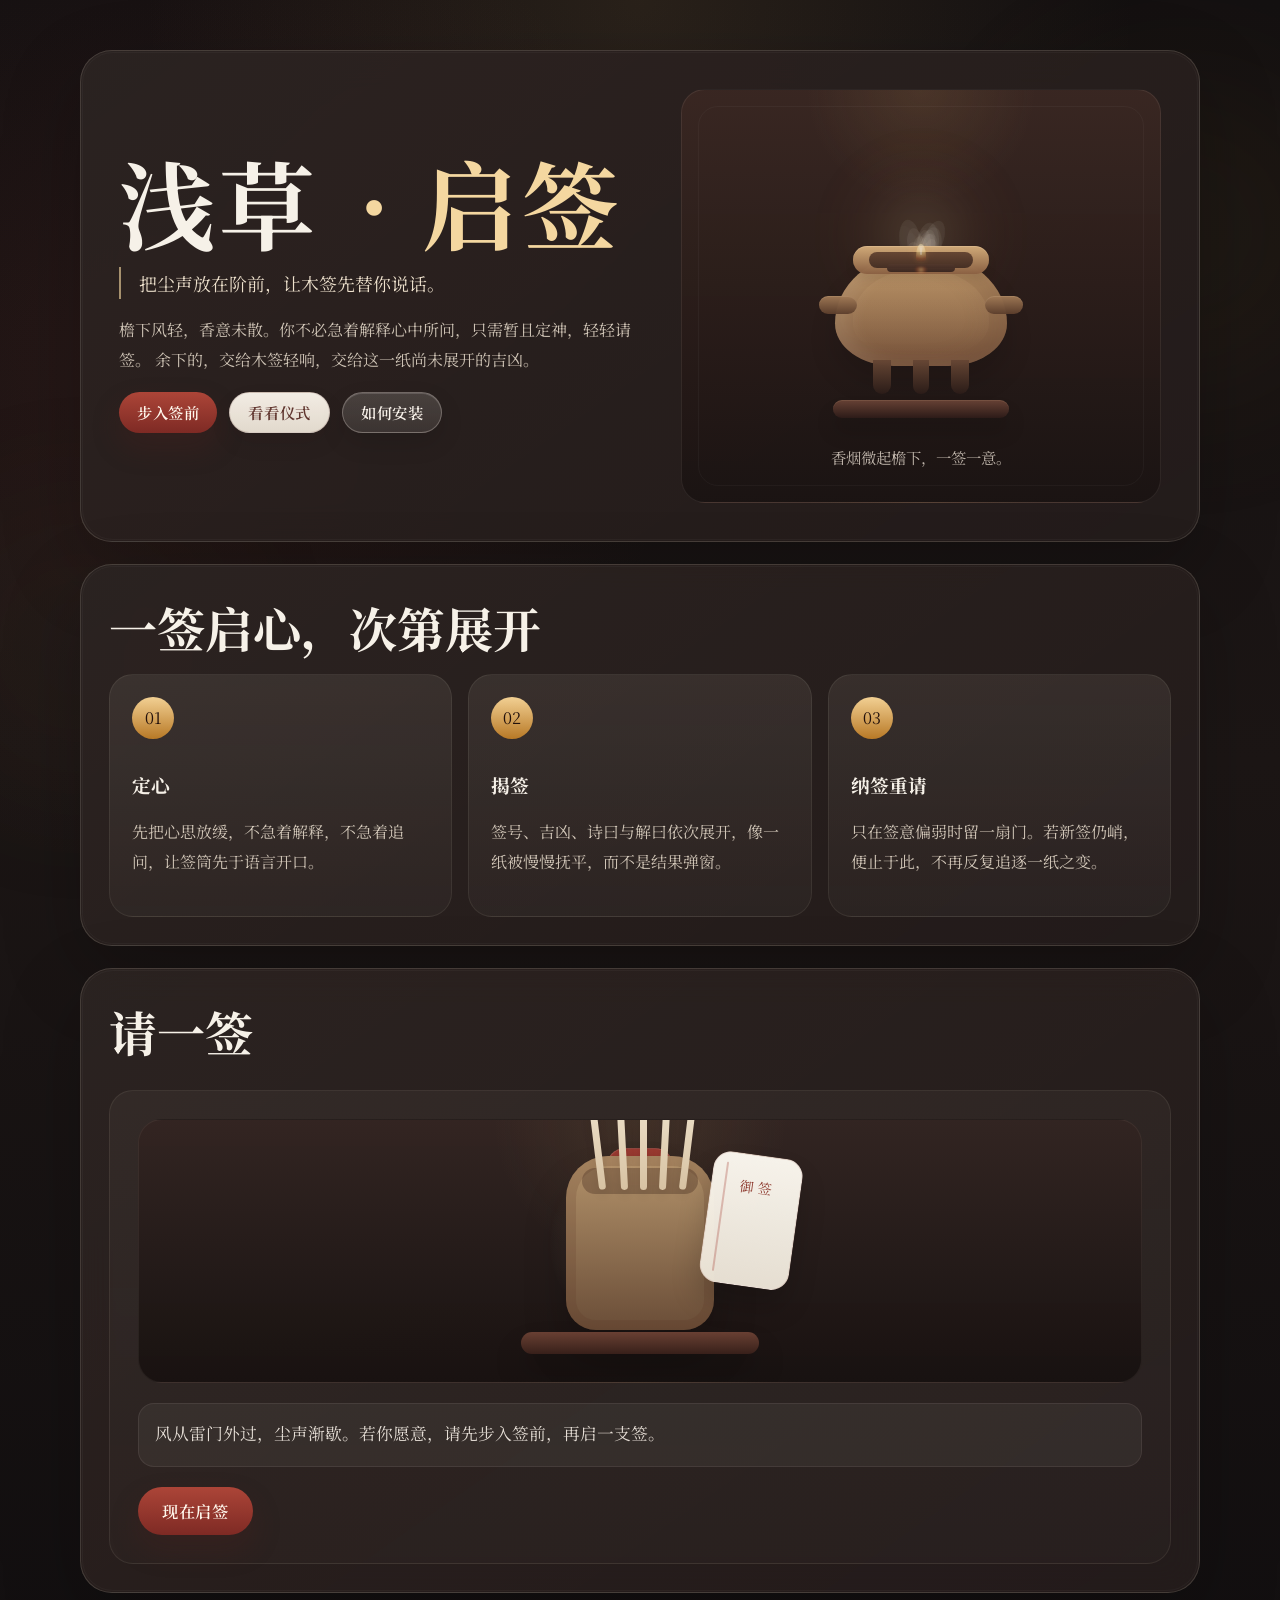
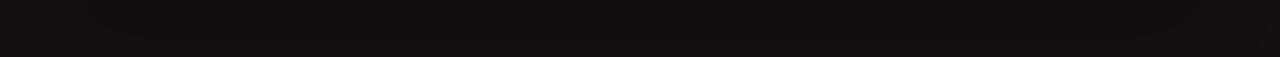
==== commit 19c83bba: "Refine hero smoke gust simulation" ====
--- a/ios/AsakusaOmikuji/AsakusaOmikuji/WebAssets/app/index.html
+++ b/ios/AsakusaOmikuji/AsakusaOmikuji/WebAssets/app/index.html
@@ -25,7 +25,7 @@
     <link rel="icon" href="./icon.svg" type="image/svg+xml" />
     <link rel="apple-touch-icon" href="./icons/apple-touch-icon-180.png" />
     <link rel="manifest" href="./manifest.webmanifest" />
-    <link rel="stylesheet" href="./styles.css?v=20260418-incense2" />
+    <link rel="stylesheet" href="./styles.css?v=20260418-incense3" />
   </head>
   <body>
     <div class="page-glow page-glow-a"></div>
@@ -63,12 +63,7 @@
           <div class="hero-incense">
             <div class="incense-aura"></div>
             <div class="incense-smoke">
-              <span class="smoke-wisp smoke-wisp-a"></span>
-              <span class="smoke-wisp smoke-wisp-b"></span>
-              <span class="smoke-wisp smoke-wisp-c"></span>
-              <span class="smoke-wisp smoke-wisp-d"></span>
-              <span class="smoke-wisp smoke-wisp-e"></span>
-              <span class="smoke-wisp smoke-wisp-f"></span>
+              <canvas class="smoke-canvas" id="hero-smoke"></canvas>
             </div>
             <div class="incense-burner">
               <div class="incense-mouth"></div>
@@ -230,6 +225,6 @@
       <button class="button"></button>
     </template>
 
-    <script type="module" src="./app.js?v=20260418-wind2"></script>
+    <script type="module" src="./app.js?v=20260418-wind3"></script>
   </body>
 </html>
--- a/ios/AsakusaOmikuji/AsakusaOmikuji/WebAssets/app/styles.css
+++ b/ios/AsakusaOmikuji/AsakusaOmikuji/WebAssets/app/styles.css
@@ -290,131 +290,20 @@
 
 .incense-smoke {
   position: absolute;
-  top: -8px;
-  width: 144px;
-  height: 180px;
+  left: 50%;
+  top: -22px;
+  width: 160px;
+  height: 194px;
   pointer-events: none;
-  transform: translateX(calc(var(--gust-x) * 10px));
-}
-
-.smoke-wisp {
-  position: absolute;
-  left: 50%;
-  bottom: 10px;
-  width: 28px;
-  height: 88px;
-  opacity: 0;
+  transform: translateX(-50%);
+}
+
+.smoke-canvas {
+  display: block;
+  width: 100%;
+  height: 100%;
+  opacity: 0.92;
   mix-blend-mode: screen;
-  transform-origin: center bottom;
-  background:
-    radial-gradient(ellipse at center, rgba(239, 229, 214, 0.18), rgba(239, 229, 214, 0.08) 46%, rgba(239, 229, 214, 0) 72%);
-  filter: blur(8px);
-}
-
-.smoke-wisp::before,
-.smoke-wisp::after {
-  content: "";
-  position: absolute;
-  border-radius: 999px;
-  background:
-    radial-gradient(ellipse at center, rgba(239, 229, 214, 0.14), rgba(239, 229, 214, 0) 72%);
-  filter: blur(6px);
-}
-
-.smoke-wisp::before {
-  width: 20px;
-  height: 54px;
-  left: -6px;
-  top: 8px;
-}
-
-.smoke-wisp::after {
-  width: 18px;
-  height: 48px;
-  right: -4px;
-  top: 18px;
-}
-
-.smoke-wisp-a {
-  --start-x: -14px;
-  --mid-x: -24px;
-  --end-x: -10px;
-  --far-x: 16px;
-  --start-rot: -8deg;
-  --mid-rot: 5deg;
-  --end-rot: -6deg;
-  --far-rot: 10deg;
-  animation: smoke-rise 8.6s cubic-bezier(0.3, 0.08, 0.26, 1) infinite;
-}
-
-.smoke-wisp-b {
-  --start-x: 10px;
-  --mid-x: 4px;
-  --end-x: 18px;
-  --far-x: 36px;
-  --start-rot: 4deg;
-  --mid-rot: -7deg;
-  --end-rot: 8deg;
-  --far-rot: 14deg;
-  width: 24px;
-  height: 82px;
-  animation: smoke-rise 10.2s cubic-bezier(0.3, 0.08, 0.26, 1) infinite -1.8s;
-}
-
-.smoke-wisp-c {
-  --start-x: -6px;
-  --mid-x: 12px;
-  --end-x: -12px;
-  --far-x: -20px;
-  --start-rot: -3deg;
-  --mid-rot: 10deg;
-  --end-rot: -12deg;
-  --far-rot: -16deg;
-  width: 22px;
-  height: 74px;
-  animation: smoke-rise 9.4s cubic-bezier(0.3, 0.08, 0.26, 1) infinite -3.6s;
-}
-
-.smoke-wisp-d {
-  --start-x: 16px;
-  --mid-x: -10px;
-  --end-x: 24px;
-  --far-x: 6px;
-  --start-rot: 6deg;
-  --mid-rot: -10deg;
-  --end-rot: 14deg;
-  --far-rot: 6deg;
-  width: 20px;
-  height: 78px;
-  animation: smoke-rise 8.8s cubic-bezier(0.3, 0.08, 0.26, 1) infinite -5s;
-}
-
-.smoke-wisp-e {
-  --start-x: -18px;
-  --mid-x: -4px;
-  --end-x: 14px;
-  --far-x: 28px;
-  --start-rot: -10deg;
-  --mid-rot: 4deg;
-  --end-rot: -4deg;
-  --far-rot: 12deg;
-  width: 18px;
-  height: 68px;
-  animation: smoke-rise 11.2s cubic-bezier(0.3, 0.08, 0.26, 1) infinite -6.2s;
-}
-
-.smoke-wisp-f {
-  --start-x: 6px;
-  --mid-x: -14px;
-  --end-x: -6px;
-  --far-x: -28px;
-  --start-rot: 2deg;
-  --mid-rot: -12deg;
-  --end-rot: 8deg;
-  --far-rot: -14deg;
-  width: 16px;
-  height: 64px;
-  animation: smoke-rise 9.8s cubic-bezier(0.3, 0.08, 0.26, 1) infinite -7.8s;
 }
 
 .incense-burner {
@@ -479,68 +368,68 @@
 
 .incense-ember {
   position: absolute;
-  top: 12px;
+  top: 13px;
   left: 50%;
-  width: 22px;
-  height: 10px;
+  width: 12px;
+  height: 6px;
   transform: translateX(-50%);
   border-radius: 999px;
   background:
-    radial-gradient(circle at 50% 50%, rgba(255, 207, 120, 0.86), rgba(198, 88, 42, 0.62) 54%, rgba(198, 88, 42, 0) 100%);
-  filter: blur(1.1px);
+    radial-gradient(circle at 50% 50%, rgba(255, 210, 132, 0.9), rgba(196, 88, 42, 0.54) 58%, rgba(196, 88, 42, 0) 100%);
+  filter: blur(0.9px);
+  opacity: 0.54;
+  animation: ember-pulse 5.2s ease-in-out infinite;
+}
+
+.incense-flame-shell {
+  position: absolute;
+  top: -10px;
+  left: 50%;
+  width: 10px;
+  height: 18px;
+  transform:
+    translateX(calc(-50% + (var(--gust-x) * 1.8px)))
+    rotate(calc(var(--gust-x) * 4deg));
+  transform-origin: center bottom;
+}
+
+.incense-flame {
+  position: absolute;
+  inset: 0;
+  border-radius: 58% 58% 42% 42% / 76% 76% 24% 24%;
+  background:
+    radial-gradient(circle at 50% 22%, rgba(255, 250, 241, 0.92), rgba(251, 216, 138, 0.72) 38%, rgba(214, 98, 44, 0.34) 74%, rgba(214, 98, 44, 0) 100%);
+  filter: blur(0.3px) brightness(0.94);
   opacity: 0.72;
-  animation: ember-pulse 4.8s ease-in-out infinite;
-}
-
-.incense-flame-shell {
-  position: absolute;
-  top: -16px;
-  left: 50%;
-  width: 18px;
-  height: 38px;
-  transform:
-    translateX(calc(-50% + (var(--gust-x) * 6px)))
-    rotate(calc(var(--gust-x) * 10deg));
-  transform-origin: center bottom;
-}
-
-.incense-flame {
-  position: absolute;
-  inset: 0;
-  border-radius: 64% 64% 44% 44% / 82% 82% 20% 20%;
-  background:
-    radial-gradient(circle at 50% 18%, rgba(255, 250, 238, 0.98), rgba(252, 222, 146, 0.96) 34%, rgba(224, 112, 54, 0.82) 68%, rgba(224, 112, 54, 0) 100%);
-  filter: blur(0.35px) brightness(1);
-  opacity: 0.92;
   box-shadow:
-    0 0 10px rgba(255, 193, 101, 0.22),
-    0 0 22px rgba(214, 104, 48, 0.14);
-  animation: flame-real 1.7s cubic-bezier(0.34, 0.08, 0.25, 1) infinite;
+    0 0 5px rgba(255, 196, 108, 0.16),
+    0 0 11px rgba(214, 104, 48, 0.08);
+  animation: flame-real 2.1s cubic-bezier(0.34, 0.08, 0.25, 1) infinite;
 }
 
 .incense-flame::before {
   content: "";
   position: absolute;
-  inset: -8px -10px 0;
-  border-radius: 999px;
-  background:
-    radial-gradient(circle at 50% 36%, rgba(255, 207, 120, 0.28), rgba(255, 207, 120, 0) 72%);
-  filter: blur(8px);
-  animation: flame-glow 2.2s ease-in-out infinite;
+  inset: -4px -5px 0;
+  border-radius: 999px;
+  background:
+    radial-gradient(circle at 50% 40%, rgba(255, 206, 118, 0.18), rgba(255, 206, 118, 0) 74%);
+  filter: blur(4px);
+  animation: flame-glow 2.8s ease-in-out infinite;
 }
 
 .incense-flame::after {
   content: "";
   position: absolute;
   left: 50%;
-  top: 8px;
-  width: 4px;
-  height: 14px;
+  top: 4px;
+  width: 2px;
+  height: 7px;
   transform: translateX(-50%);
   border-radius: 999px;
-  background: rgba(255, 251, 239, 0.86);
-  filter: blur(0.55px);
-  opacity: 0.9;
+  background: rgba(255, 250, 238, 0.76);
+  filter: blur(0.35px);
+  opacity: 0.72;
 }
 
 .incense-handle {
@@ -774,99 +663,52 @@
 @keyframes ember-pulse {
   0%,
   100% {
-    opacity: 0.58;
-    transform: translateX(-50%) scale(0.9);
-  }
-  50% {
-    opacity: 0.92;
-    transform: translateX(-50%) scale(1.08);
-  }
-}
-
-@keyframes smoke-rise {
-  0%,
-  100% {
-    opacity: 0;
-    transform:
-      translate3d(
-        calc(-50% + var(--start-x) + (var(--gust-x) * 34px)),
-        0,
-        0
-      )
-      scale(0.38, 0.56)
-      rotate(calc(var(--start-rot) + (var(--gust-x) * 4deg)));
-  }
-  10% {
-    opacity: 0.1;
-  }
-  36% {
-    opacity: 0.2;
-    transform:
-      translate3d(
-        calc(-50% + var(--mid-x) + (var(--gust-x) * 44px)),
-        -54px,
-        0
-      )
-      scale(0.86, 1.18)
-      rotate(calc(var(--mid-rot) + (var(--gust-x) * 10deg)));
+    opacity: 0.42;
+    transform: translateX(-50%) scale(0.88);
+  }
+  42% {
+    opacity: 0.76;
+    transform: translateX(-50%) scale(1.03);
   }
   68% {
-    opacity: 0.14;
-    transform:
-      translate3d(
-        calc(-50% + var(--end-x) + (var(--gust-x) * 62px)),
-        -116px,
-        0
-      )
-      scale(1.12, 1.72)
-      rotate(calc(var(--end-rot) + (var(--gust-x) * 16deg)));
-  }
-  100% {
-    opacity: 0;
-    transform:
-      translate3d(
-        calc(-50% + var(--far-x) + (var(--gust-x) * 88px)),
-        -176px,
-        0
-      )
-      scale(1.34, 2.18)
-      rotate(calc(var(--far-rot) + (var(--gust-x) * 24deg)));
+    opacity: 0.56;
+    transform: translateX(-50%) scale(0.94);
   }
 }
 
 @keyframes flame-real {
   0%,
   100% {
-    transform: translateX(0) rotate(-2deg) scale(0.96, 1.02);
-    filter: blur(0.35px) brightness(0.96);
-    opacity: 0.88;
-  }
-  22% {
-    transform: translateX(-0.7px) rotate(2deg) scale(1.02, 1.08);
-    filter: blur(0.28px) brightness(1.08);
-    opacity: 0.98;
-  }
-  48% {
-    transform: translateX(0.8px) rotate(-1deg) scale(0.94, 0.98);
-    filter: blur(0.42px) brightness(0.9);
-    opacity: 0.84;
-  }
-  72% {
-    transform: translateX(-0.5px) rotate(1.3deg) scale(1, 1.06);
-    filter: blur(0.3px) brightness(1.04);
-    opacity: 0.96;
+    transform: translateX(0) rotate(-1deg) scale(0.82, 0.92);
+    filter: blur(0.32px) brightness(0.82);
+    opacity: 0.58;
+  }
+  24% {
+    transform: translateX(-0.24px) rotate(1deg) scale(0.95, 1.08);
+    filter: blur(0.22px) brightness(1.08);
+    opacity: 0.76;
+  }
+  51% {
+    transform: translateX(0.26px) rotate(-0.8deg) scale(0.8, 0.88);
+    filter: blur(0.38px) brightness(0.74);
+    opacity: 0.5;
+  }
+  74% {
+    transform: translateX(-0.18px) rotate(0.6deg) scale(0.88, 1);
+    filter: blur(0.26px) brightness(0.96);
+    opacity: 0.7;
   }
 }
 
 @keyframes flame-glow {
   0%,
   100% {
-    opacity: 0.26;
-    transform: scale(0.9);
-  }
-  50% {
-    opacity: 0.4;
-    transform: scale(1.06);
+    opacity: 0.1;
+    transform: scale(0.84);
+  }
+  46% {
+    opacity: 0.22;
+    transform: scale(1);
   }
 }
 
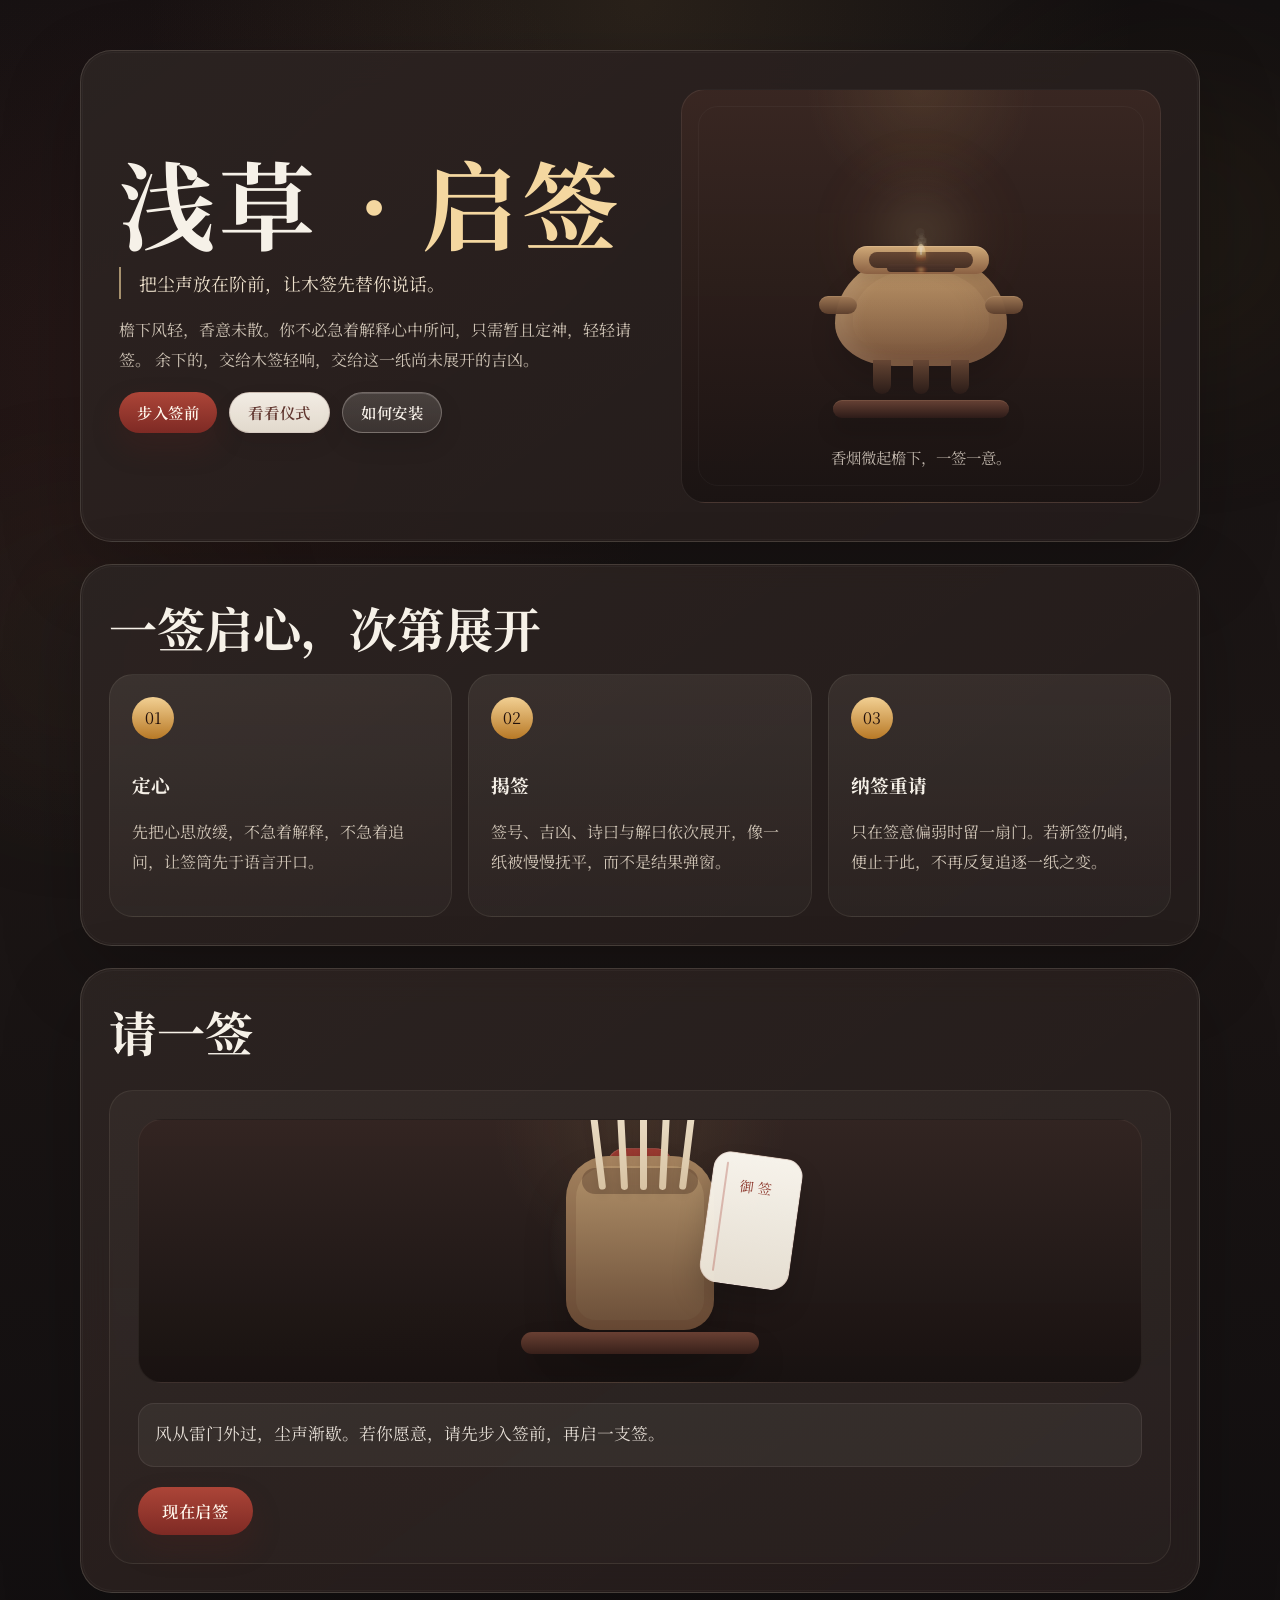
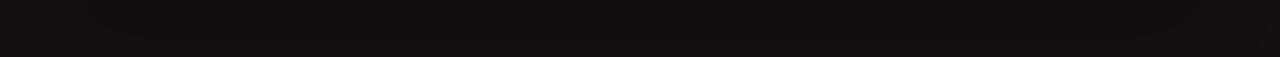
==== commit b8658223: "Refine hero smoke realism" ====
--- a/ios/AsakusaOmikuji/AsakusaOmikuji/WebAssets/app/index.html
+++ b/ios/AsakusaOmikuji/AsakusaOmikuji/WebAssets/app/index.html
@@ -25,7 +25,7 @@
     <link rel="icon" href="./icon.svg" type="image/svg+xml" />
     <link rel="apple-touch-icon" href="./icons/apple-touch-icon-180.png" />
     <link rel="manifest" href="./manifest.webmanifest" />
-    <link rel="stylesheet" href="./styles.css?v=20260418-incense3" />
+    <link rel="stylesheet" href="./styles.css?v=20260418-incense4" />
   </head>
   <body>
     <div class="page-glow page-glow-a"></div>
@@ -225,6 +225,6 @@
       <button class="button"></button>
     </template>
 
-    <script type="module" src="./app.js?v=20260418-wind3"></script>
+    <script type="module" src="./app.js?v=20260418-wind4"></script>
   </body>
 </html>
--- a/ios/AsakusaOmikuji/AsakusaOmikuji/WebAssets/app/styles.css
+++ b/ios/AsakusaOmikuji/AsakusaOmikuji/WebAssets/app/styles.css
@@ -291,9 +291,9 @@
 .incense-smoke {
   position: absolute;
   left: 50%;
-  top: -22px;
-  width: 160px;
-  height: 194px;
+  top: -26px;
+  width: 224px;
+  height: 206px;
   pointer-events: none;
   transform: translateX(-50%);
 }
@@ -302,8 +302,12 @@
   display: block;
   width: 100%;
   height: 100%;
-  opacity: 0.92;
+  opacity: 0.9;
   mix-blend-mode: screen;
+  -webkit-mask-image:
+    radial-gradient(circle at 50% 66%, rgba(0, 0, 0, 1) 0, rgba(0, 0, 0, 0.96) 42%, rgba(0, 0, 0, 0.74) 58%, transparent 88%);
+  mask-image:
+    radial-gradient(circle at 50% 66%, rgba(0, 0, 0, 1) 0, rgba(0, 0, 0, 0.96) 42%, rgba(0, 0, 0, 0.74) 58%, transparent 88%);
 }
 
 .incense-burner {
